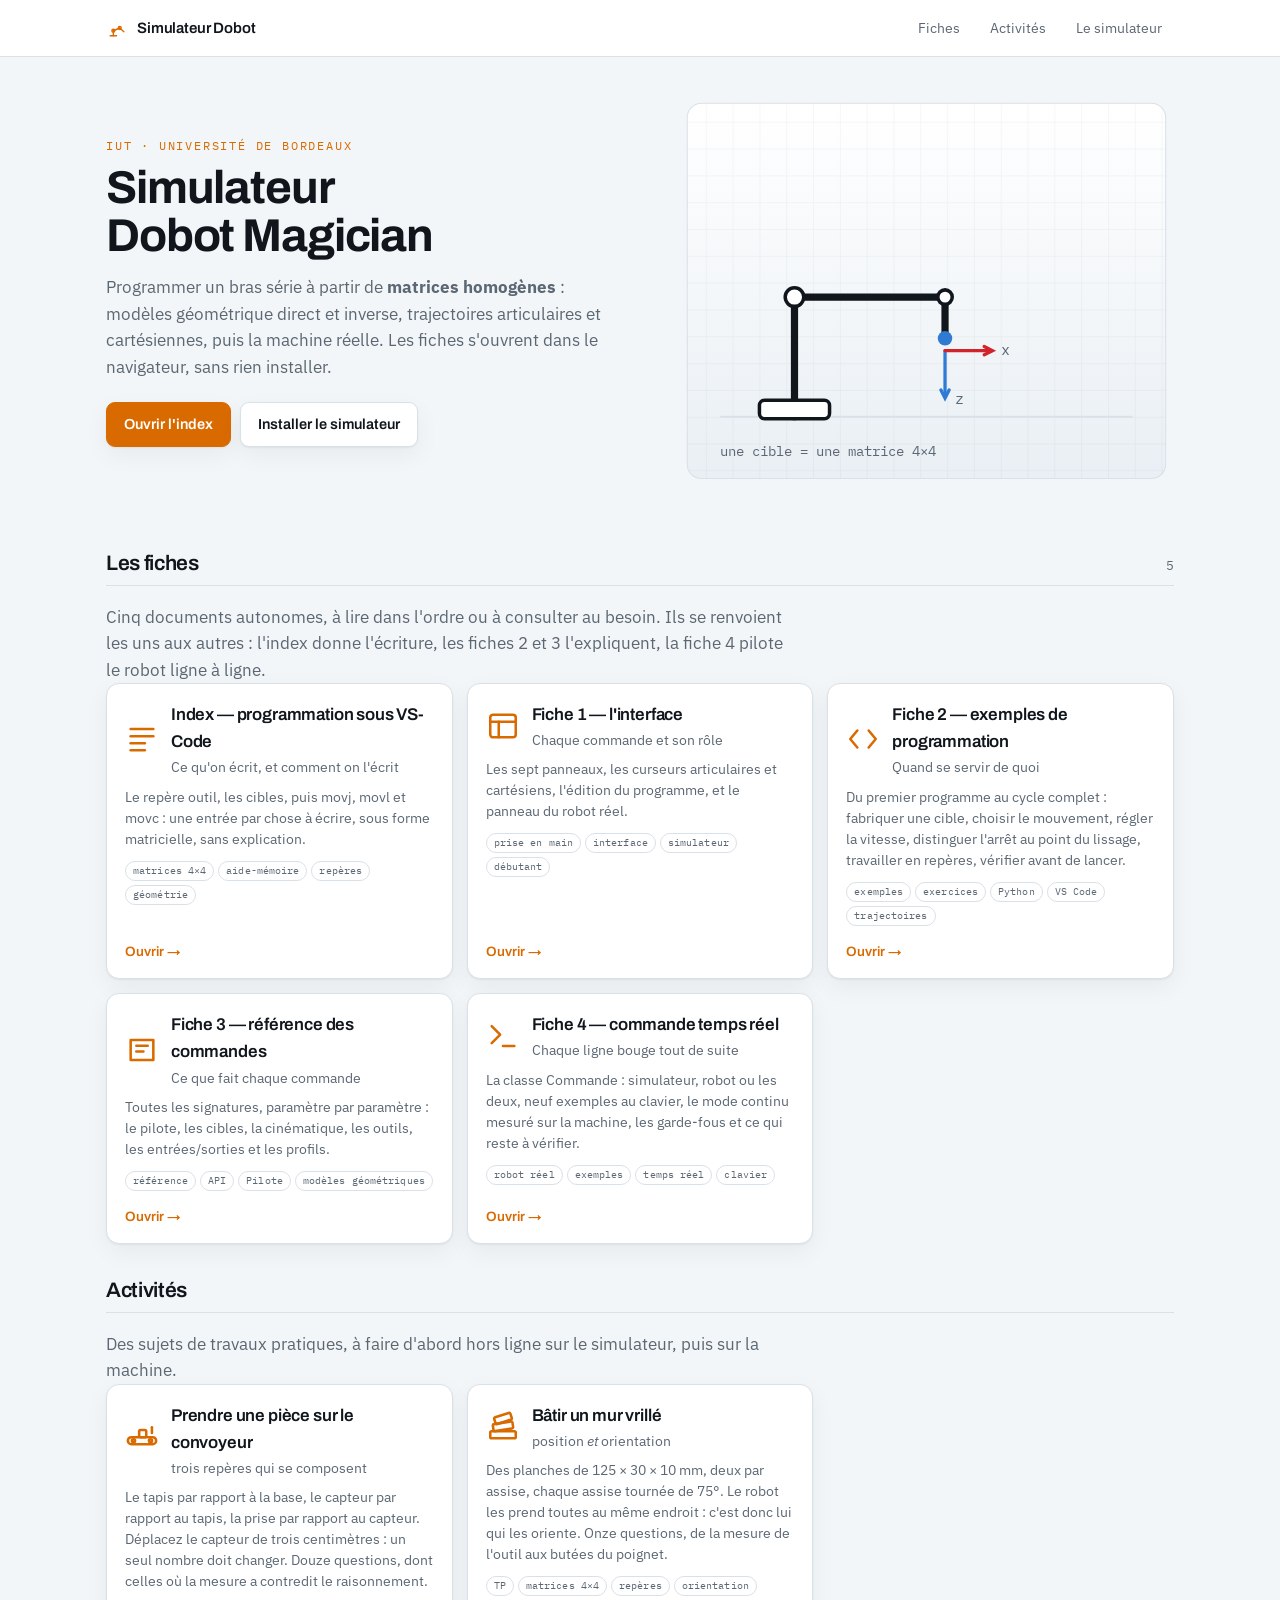
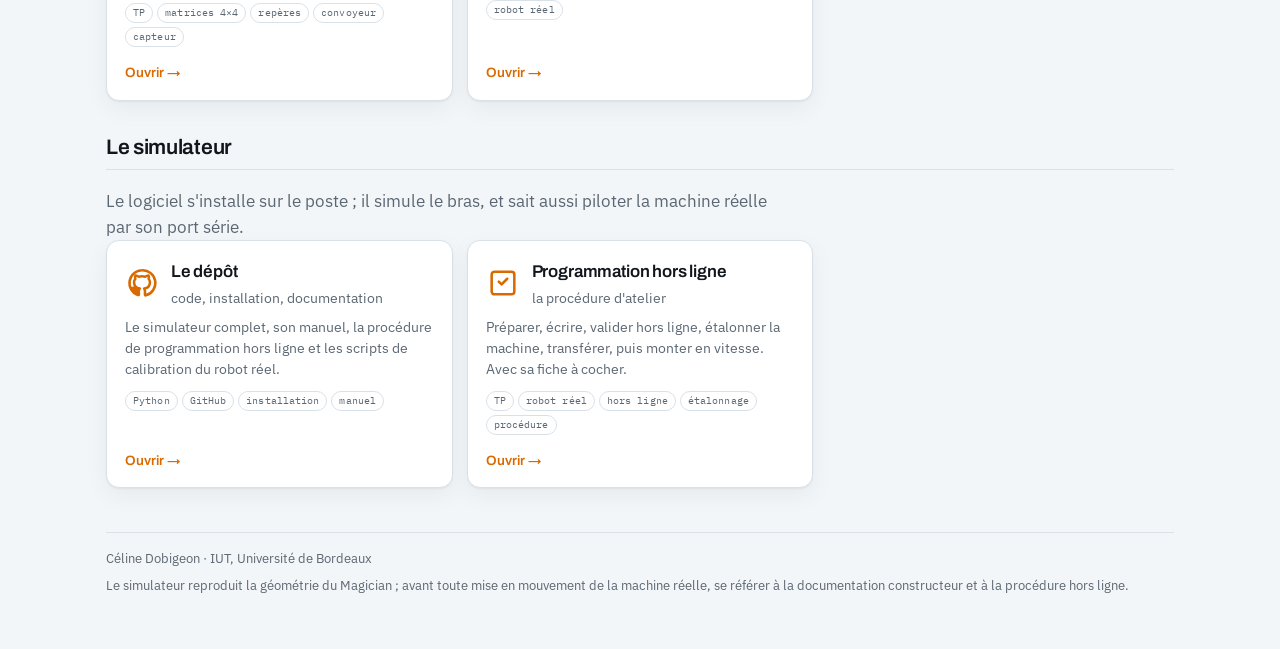
==== cellule/index.html @ e61e591f "La piece suit la bande, puis passe a la ventouse Le chainon manquait : le convoyeur savait transport" ====
﻿<!DOCTYPE html>
<html lang="fr">
<head>
<meta charset="utf-8">
<meta name="viewport" content="width=device-width, initial-scale=1">
<title>Simulateur Dobot Magician &mdash; fiches et ressources</title>
<meta name="description" content="Fiches du simulateur Dobot Magician : interface, programmation sous VS-Code, reference des commandes. IUT, universite de Bordeaux.">
<link rel="icon" href="data:image/svg+xml,%3Csvg xmlns='http://www.w3.org/2000/svg' viewBox='0 0 100 100'%3E%3Ctext y='.9em' font-size='90'%3E%F0%9F%A6%BE%3C/text%3E%3C/svg%3E">
<link rel="preconnect" href="https://fonts.gstatic.com" crossorigin>
<link rel="stylesheet" href="https://fonts.googleapis.com/css2?family=Archivo:wght@500;600;700&family=IBM+Plex+Mono:wght@400;500&family=IBM+Plex+Sans:wght@400;500;600&display=swap">
<link rel="stylesheet" href="assets/site.css">
<style>
/* Les boutons de l'accueil : memes valeurs que sur le site Â« robotique Â»,
   ou ils vivent aussi dans la page et non dans la feuille commune. */
.cta{display:flex;flex-wrap:wrap;gap:9px;margin-top:22px}
.cta a{text-decoration:none;font-family:Archivo,sans-serif;font-weight:600;font-size:14.5px;
  padding:10px 17px;border-radius:9px;border:1px solid var(--line);background:var(--surface);
  color:var(--ink);box-shadow:var(--shadow)}
.cta a.primary{background:var(--accent);border-color:var(--accent);color:#fff}
.cta a:hover{border-color:var(--muted)}
.cta a.primary:hover{filter:brightness(1.06);border-color:var(--accent)}
.cta a:focus-visible{outline:2px solid var(--accent);outline-offset:2px}

/* Le bras de l'accueil, a la posture d'equerre : bras arriere vertical,
   avant-bras horizontal. C'est la reference du recalage, et elle se
   reconnait d'un coup d'oeil. */
.tcp-halo{animation:pulseHalo 2.6s ease-in-out infinite}
@keyframes pulseHalo{0%,100%{opacity:.18;r:7}50%{opacity:.45;r:13}}
</style>
</head>
<body>

<div class="top">
  <div class="in">
    <a class="mark" href="index.html">
      <svg viewBox="0 0 48 48" fill="none" stroke="currentColor" stroke-width="3"
           stroke-linecap="round" stroke-linejoin="round" aria-hidden="true">
        <path d="M9 41h14"/><path d="M16 41V30"/><path d="M16 30 L30 24"/>
        <path d="M30 24 L39 32"/><circle cx="16" cy="30" r="3.2"/>
        <circle cx="30" cy="24" r="3.2"/>
      </svg>
      Simulateur Dobot
    </a>
    <nav>
      <a href="#fiches">Fiches</a>
      <a href="#activites">Activit&eacute;s</a>
      <a href="#simulateur">Le simulateur</a>
    </nav>
  </div>
</div>

<div class="wrap">

  <header class="hero">
    <div>
      <p class="eyebrow">IUT &middot; Universit&eacute; de Bordeaux</p>
      <h1>Simulateur Dobot Magician</h1>
      <p class="lede">Programmer un bras s&eacute;rie &agrave; partir de
        <strong>matrices homog&egrave;nes</strong>&nbsp;: mod&egrave;les g&eacute;om&eacute;trique direct
        et inverse, trajectoires articulaires et cart&eacute;siennes, puis la machine
        r&eacute;elle. Les fiches s'ouvrent dans le navigateur, sans rien installer.</p>
      <div class="cta">
        <a class="primary" href="fiches/fiche_index.html">Ouvrir l'index</a>
        <a href="#simulateur">Installer le simulateur</a>
      </div>
    </div>
    <div class="hero-art">
      <svg viewBox="0 0 480 380" role="img"
           aria-label="Vue de cote du Dobot Magician : socle, bras arriere, avant-bras et outil, avec le triedre de la cible sous la pointe.">
        <defs>
          <pattern id="grille" width="26" height="26" patternUnits="userSpaceOnUse">
            <path d="M26 0H0V26" fill="none" stroke="currentColor" stroke-width="1" opacity=".07"/>
          </pattern>
          <linearGradient id="fond" x1="0" y1="0" x2="0" y2="1">
            <stop offset="0" stop-color="var(--surface)"/>
            <stop offset="1" stop-color="var(--surface-2)"/>
          </linearGradient>
        </defs>
        <rect x="8" y="8" width="464" height="364" rx="14" fill="url(#fond)" stroke="var(--line)"/>
        <rect x="8" y="8" width="464" height="364" rx="14" fill="url(#grille)" stroke="none"/>

        <!-- plan de pose -->
        <line x1="40" y1="312" x2="440" y2="312" stroke="var(--line)" stroke-width="2"/>

        <!-- le bras, pose d'equerre : bras arriere vertical, avant-bras horizontal -->
        <g fill="none" stroke="var(--ink)" stroke-width="7"
           stroke-linecap="round" stroke-linejoin="round">
          <path d="M112 312 L112 196"/>
          <path d="M112 196 L258 196"/>
          <path d="M258 196 L258 236"/>
        </g>
        <rect x="78" y="296" width="68" height="18" rx="5"
              fill="var(--surface)" stroke="var(--ink)" stroke-width="3.4"/>
        <circle cx="112" cy="196" r="9" fill="var(--surface)" stroke="var(--ink)" stroke-width="3.4"/>
        <circle cx="258" cy="196" r="7" fill="var(--surface)" stroke="var(--ink)" stroke-width="3.4"/>
        <circle class="tcp-halo" cx="258" cy="236" r="7" fill="var(--blue)"/>

        <!-- le triedre de la cible : z vers le BAS, direction d'approche -->
        <g stroke-width="3.2" stroke-linecap="round">
          <line x1="258" y1="248" x2="258" y2="292" stroke="var(--blue)"/>
          <path d="M254 286 L258 294 L262 286" fill="none" stroke="var(--blue)"/>
          <line x1="258" y1="248" x2="302" y2="248" stroke="var(--red)"/>
          <path d="M296 244 L304 248 L296 252" fill="none" stroke="var(--red)"/>
        </g>
        <text x="312" y="252" font-family="IBM Plex Mono, monospace" font-size="15"
              fill="var(--muted)">x</text>
        <text x="268" y="300" font-family="IBM Plex Mono, monospace" font-size="15"
              fill="var(--muted)">z</text>
        <text x="40" y="350" font-family="IBM Plex Mono, monospace" font-size="14"
              fill="var(--muted)">une cible = une matrice 4&#215;4</text>
      </svg>
    </div>
  </header>

  <section id="fiches">
    <div class="sec-hd">
      <h2>Les fiches</h2>
      <span class="n">5</span>
    </div>
    <p class="lede" style="max-width:68ch">Cinq documents autonomes, &agrave; lire dans
      l'ordre ou &agrave; consulter au besoin. Ils se renvoient les uns aux autres&nbsp;:
      l'index donne l'&eacute;criture, les fiches&nbsp;2 et&nbsp;3 l'expliquent, la
      fiche&nbsp;4 pilote le robot ligne &agrave; ligne.</p>

    <div class="grid">

      <a class="card" href="fiches/fiche_index.html">
        <div class="hd">
          <span class="ic">
            <svg viewBox="0 0 24 24" fill="none" stroke="currentColor" stroke-width="1.8"
                 stroke-linecap="round" stroke-linejoin="round" aria-hidden="true">
              <path d="M4 5h16"/><path d="M4 10h16"/><path d="M4 15h10"/><path d="M4 20h10"/>
            </svg>
          </span>
          <h3>Index &mdash; programmation sous VS-Code</h3>
          <p class="sub">Ce qu'on &eacute;crit, et comment on l'&eacute;crit</p>
        </div>
        <p>Le rep&egrave;re outil, les cibles, puis movj, movl et movc&nbsp;: une entr&eacute;e
          par chose &agrave; &eacute;crire, sous forme matricielle, sans explication.</p>
        <div class="tags"><span>matrices 4&#215;4</span><span>aide-m&eacute;moire</span><span>rep&egrave;res</span><span>g&eacute;om&eacute;trie</span></div>
        <span class="go">Ouvrir <em>&rarr;</em></span>
      </a>

      <a class="card" href="fiches/fiche_interface.html">
        <div class="hd">
          <span class="ic">
            <svg viewBox="0 0 24 24" fill="none" stroke="currentColor" stroke-width="1.8"
                 stroke-linecap="round" stroke-linejoin="round" aria-hidden="true">
              <rect x="3" y="4" width="18" height="16" rx="2"/><path d="M3 9h18"/><path d="M9 9v11"/>
            </svg>
          </span>
          <h3>Fiche 1 &mdash; l'interface</h3>
          <p class="sub">Chaque commande et son r&ocirc;le</p>
        </div>
        <p>Les sept panneaux, les curseurs articulaires et cart&eacute;siens, l'&eacute;dition
          du programme, et le panneau du robot r&eacute;el.</p>
        <div class="tags"><span>prise en main</span><span>interface</span><span>simulateur</span><span>d&eacute;butant</span></div>
        <span class="go">Ouvrir <em>&rarr;</em></span>
      </a>

      <a class="card" href="fiches/fiche_programmation.html">
        <div class="hd">
          <span class="ic">
            <svg viewBox="0 0 24 24" fill="none" stroke="currentColor" stroke-width="1.8"
                 stroke-linecap="round" stroke-linejoin="round" aria-hidden="true">
              <path d="M8 6 3 12l5 6"/><path d="m16 6 5 6-5 6"/>
            </svg>
          </span>
          <h3>Fiche 2 &mdash; exemples de programmation</h3>
          <p class="sub">Quand se servir de quoi</p>
        </div>
        <p>Du premier programme au cycle complet&nbsp;: fabriquer une cible, choisir
          le mouvement, r&eacute;gler la vitesse, distinguer l'arr&ecirc;t au point du lissage,
          travailler en rep&egrave;res, v&eacute;rifier avant de lancer.</p>
        <div class="tags"><span>exemples</span><span>exercices</span><span>Python</span><span>VS&nbsp;Code</span><span>trajectoires</span></div>
        <span class="go">Ouvrir <em>&rarr;</em></span>
      </a>

      <a class="card" href="fiches/fiche_api.html">
        <div class="hd">
          <span class="ic">
            <svg viewBox="0 0 24 24" fill="none" stroke="currentColor" stroke-width="1.8"
                 stroke-linecap="round" stroke-linejoin="round" aria-hidden="true">
              <path d="M4 5h16v14H4z"/><path d="M8 9h8"/><path d="M8 13h5"/>
            </svg>
          </span>
          <h3>Fiche 3 &mdash; r&eacute;f&eacute;rence des commandes</h3>
          <p class="sub">Ce que fait chaque commande</p>
        </div>
        <p>Toutes les signatures, param&egrave;tre par param&egrave;tre&nbsp;: le pilote, les
          cibles, la cin&eacute;matique, les outils, les entr&eacute;es/sorties et les profils.</p>
        <div class="tags"><span>r&eacute;f&eacute;rence</span><span>API</span><span>Pilote</span><span>mod&egrave;les g&eacute;om&eacute;triques</span></div>
        <span class="go">Ouvrir <em>&rarr;</em></span>
      </a>

      <a class="card" href="fiches/fiche_commande.html">
        <div class="hd">
          <span class="ic">
            <svg viewBox="0 0 24 24" fill="none" stroke="currentColor" stroke-width="1.8"
                 stroke-linecap="round" stroke-linejoin="round" aria-hidden="true">
              <path d="M4 17l6-6-6-6"/><path d="M12 19h8"/>
            </svg>
          </span>
          <h3>Fiche 4 &mdash; commande temps r&eacute;el</h3>
          <p class="sub">Chaque ligne bouge tout de suite</p>
        </div>
        <p>La classe Commande&nbsp;: simulateur, robot ou les deux,
          neuf exemples au clavier, le mode continu mesur&eacute; sur la machine, les
          garde-fous et ce qui reste &agrave; v&eacute;rifier.</p>
        <div class="tags"><span>robot r&eacute;el</span><span>exemples</span><span>temps r&eacute;el</span><span>clavier</span></div>
        <span class="go">Ouvrir <em>&rarr;</em></span>
      </a>

    </div>
  </section>

  <section id="activites">
    <div class="sec-hd">
      <h2>Activit&eacute;s</h2>
    </div>
    <p class="lede" style="max-width:68ch">Des sujets de travaux pratiques, &agrave;
      faire d'abord hors ligne sur le simulateur, puis sur la machine.</p>

    <div class="grid">

      <a class="card" href="https://github.com/celdobigeon/dobot/blob/main/cellule/ACTIVITE_CONVOYEUR.md">
        <div class="hd">
          <span class="ic">
            <svg viewBox="0 0 24 24" fill="none" stroke="currentColor" stroke-width="1.8"
                 stroke-linecap="round" stroke-linejoin="round" aria-hidden="true">
              <rect x="2" y="10" width="20" height="5" rx="2.5"/>
              <circle cx="6" cy="12.5" r="1.1"/><circle cx="18" cy="12.5" r="1.1"/>
              <rect x="10" y="5" width="5" height="5" rx="1"/>
              <path d="M19 3v4"/>
            </svg>
          </span>
          <h3>Prendre une pi&egrave;ce sur le convoyeur</h3>
          <p class="sub">trois rep&egrave;res qui se composent</p>
        </div>
        <p>Le tapis par rapport &agrave; la base, le capteur par rapport au tapis, la
          prise par rapport au capteur. D&eacute;placez le capteur de trois
          centim&egrave;tres&nbsp;: un seul nombre doit changer. Douze questions, dont celles o&ugrave; la mesure a contredit le raisonnement.</p>
        <div class="tags"><span>TP</span><span>matrices 4&#215;4</span>
          <span>rep&egrave;res</span><span>convoyeur</span><span>capteur</span></div>
        <span class="go">Ouvrir <em>&rarr;</em></span>
      </a>

      <a class="card" href="https://github.com/celdobigeon/dobot/blob/main/cellule/ACTIVITE_MUR_KAPLA.md">
        <div class="hd">
          <span class="ic">
            <svg viewBox="0 0 24 24" fill="none" stroke="currentColor" stroke-width="1.8"
                 stroke-linecap="round" stroke-linejoin="round" aria-hidden="true">
              <rect x="3" y="15" width="18" height="5" rx="1"/>
              <rect x="5" y="9" width="14" height="5" rx="1" transform="rotate(-9 12 11.5)"/>
              <rect x="6" y="3.5" width="12" height="5" rx="1" transform="rotate(-18 12 6)"/>
            </svg>
          </span>
          <h3>B&acirc;tir un mur vrill&eacute;</h3>
          <p class="sub">position <em>et</em> orientation</p>
        </div>
        <p>Des planches de 125&nbsp;&#215;&nbsp;30&nbsp;&#215;&nbsp;10&nbsp;mm, deux par
          assise, chaque assise tourn&eacute;e de 75&#176;. Le robot les prend toutes au
          m&ecirc;me endroit&nbsp;: c'est donc lui qui les oriente. Onze questions, de la
          mesure de l'outil aux but&eacute;es du poignet.</p>
        <div class="tags"><span>TP</span><span>matrices 4&#215;4</span>
          <span>rep&egrave;res</span><span>orientation</span><span>robot r&eacute;el</span></div>
        <span class="go">Ouvrir <em>&rarr;</em></span>
      </a>

    </div>
  </section>

  <section id="simulateur">
    <div class="sec-hd">
      <h2>Le simulateur</h2>
    </div>
    <p class="lede" style="max-width:68ch">Le logiciel s'installe sur le poste&nbsp;;
      il simule le bras, et sait aussi piloter la machine r&eacute;elle par son port
      s&eacute;rie.</p>

    <div class="grid">

      <a class="card" href="https://github.com/celdobigeon/dobot">
        <div class="hd">
          <span class="ic">
            <svg viewBox="0 0 24 24" fill="none" stroke="currentColor" stroke-width="1.8"
                 stroke-linecap="round" stroke-linejoin="round" aria-hidden="true">
              <path d="M12 3a9 9 0 0 0-2.8 17.5c.4.1.6-.2.6-.4v-1.6c-2.5.5-3-1.2-3-1.2-.4-1-1-1.3-1-1.3-.8-.6.1-.6.1-.6.9.1 1.4.9 1.4.9.8 1.4 2.1 1 2.6.8.1-.6.3-1 .6-1.2-2-.2-4.1-1-4.1-4.4 0-1 .3-1.8.9-2.4-.1-.3-.4-1.2.1-2.4 0 0 .7-.2 2.4.9a8.4 8.4 0 0 1 4.4 0c1.7-1.1 2.4-.9 2.4-.9.5 1.2.2 2.1.1 2.4.6.6.9 1.4.9 2.4 0 3.4-2.1 4.2-4.1 4.4.3.3.6.9.6 1.8v2.6c0 .2.2.5.6.4A9 9 0 0 0 12 3z"/>
            </svg>
          </span>
          <h3>Le d&eacute;p&ocirc;t</h3>
          <p class="sub">code, installation, documentation</p>
        </div>
        <p>Le simulateur complet, son manuel, la proc&eacute;dure de programmation hors
          ligne et les scripts de calibration du robot r&eacute;el.</p>
        <div class="tags"><span>Python</span><span>GitHub</span><span>installation</span><span>manuel</span></div>
        <span class="go">Ouvrir <em>&rarr;</em></span>
      </a>

      <a class="card" href="https://github.com/celdobigeon/dobot/blob/main/cellule/PROCEDURE_HORS_LIGNE.md">
        <div class="hd">
          <span class="ic">
            <svg viewBox="0 0 24 24" fill="none" stroke="currentColor" stroke-width="1.8"
                 stroke-linecap="round" stroke-linejoin="round" aria-hidden="true">
              <path d="M9 11l2 2 4-4"/><rect x="4" y="4" width="16" height="16" rx="2"/>
            </svg>
          </span>
          <h3>Programmation hors ligne</h3>
          <p class="sub">la proc&eacute;dure d'atelier</p>
        </div>
        <p>Pr&eacute;parer, &eacute;crire, valider hors ligne, &eacute;talonner la machine, transf&eacute;rer,
          puis monter en vitesse. Avec sa fiche &agrave; cocher.</p>
        <div class="tags"><span>TP</span><span>robot r&eacute;el</span><span>hors ligne</span><span>&eacute;talonnage</span><span>proc&eacute;dure</span></div>
        <span class="go">Ouvrir <em>&rarr;</em></span>
      </a>

    </div>
  </section>

  <footer>
    <span>C&eacute;line Dobigeon &middot; IUT, Universit&eacute; de Bordeaux</span>
    <span>Le simulateur reproduit la g&eacute;om&eacute;trie du Magician&nbsp;; avant toute
      mise en mouvement de la machine r&eacute;elle, se r&eacute;f&eacute;rer &agrave; la documentation
      constructeur et &agrave; la proc&eacute;dure hors ligne.</span>
  </footer>

</div>
</body>
</html>
---- cellule/assets/site.css ----
/* ============================================================
   Simulateur Dobot Magician — feuille de style commune du site

   Reprise telle quelle du site « robotique » (celdobigeon.github.io/
   robotique) pour que les trois sites du cours se ressemblent. Toute
   retouche de fond gagne a etre reportee la-bas aussi.
   ============================================================ */
:root{
  --ground:#F3F6F8; --surface:#FFFFFF; --surface-2:#E9EFF4;
  --ink:#10161C; --muted:#5B6773; --line:#D9E1E8;
  --accent:#D96A00; --blue:#2F7BD4; --green:#17A05E; --amber:#C87E00; --red:#D2232A;
  --shadow:0 1px 2px rgba(16,22,28,.05),0 8px 24px rgba(16,22,28,.05);
  --shadow-lift:0 2px 4px rgba(16,22,28,.06),0 14px 34px rgba(16,22,28,.10);
}
@media (prefers-color-scheme:dark){
  :root:not([data-theme="light"]){
    --ground:#0D1218; --surface:#151B22; --surface-2:#1D242D;
    --ink:#E8EDF2; --muted:#94A1AE; --line:#29323C;
    --accent:#FF8C22; --blue:#63A5EF; --green:#33C183; --amber:#F0A93B; --red:#F1564F;
    --shadow:0 1px 2px rgba(0,0,0,.4),0 10px 30px rgba(0,0,0,.35);
    --shadow-lift:0 2px 6px rgba(0,0,0,.45),0 18px 40px rgba(0,0,0,.45);
  }
}
:root[data-theme="dark"]{
  --ground:#0D1218; --surface:#151B22; --surface-2:#1D242D;
  --ink:#E8EDF2; --muted:#94A1AE; --line:#29323C;
  --accent:#FF8C22; --blue:#63A5EF; --green:#33C183; --amber:#F0A93B; --red:#F1564F;
  --shadow:0 1px 2px rgba(0,0,0,.4),0 10px 30px rgba(0,0,0,.35);
  --shadow-lift:0 2px 6px rgba(0,0,0,.45),0 18px 40px rgba(0,0,0,.45);
}

*{box-sizing:border-box}
[hidden]{display:none!important}
html{scroll-behavior:smooth}
body{margin:0;background:var(--ground);color:var(--ink);
  font-family:"IBM Plex Sans",-apple-system,Segoe UI,sans-serif;font-size:15.5px;line-height:1.6;
  -webkit-font-smoothing:antialiased}
a{color:inherit}
.wrap{max-width:1100px;margin:0 auto;padding-inline:16px;padding-block:0 52px}

/* ---------- bandeau supérieur ---------- */
.top{border-bottom:1px solid var(--line);background:var(--surface);
  position:sticky;top:0;z-index:10;backdrop-filter:saturate(1.2) blur(6px)}
.top .in{max-width:1100px;margin:0 auto;padding:11px 16px;display:flex;align-items:center;gap:14px}
.top .mark{display:flex;align-items:center;gap:9px;text-decoration:none;font-family:Archivo,sans-serif;
  font-weight:600;font-size:15px;letter-spacing:-.01em}
.top .mark svg{display:block;width:22px;height:22px;color:var(--accent)}
.top nav{margin-left:auto;display:flex;gap:6px}
.top nav a{text-decoration:none;font-size:14px;color:var(--muted);padding:6px 12px;border-radius:99px}
.top nav a:hover{color:var(--ink);background:var(--surface-2)}
.top nav a.on{color:var(--ink);background:var(--surface-2);font-weight:600}
.top nav a:focus-visible{outline:2px solid var(--accent);outline-offset:2px}

/* ---------- hero ---------- */
.hero{display:grid;grid-template-columns:minmax(0,1.05fr) minmax(0,.95fr);gap:26px;
  align-items:center;padding-block:38px 30px}
@media (max-width:820px){.hero{grid-template-columns:1fr;padding-block:28px 18px}}
.eyebrow{font-family:"IBM Plex Mono",monospace;font-size:12px;letter-spacing:.15em;
  text-transform:uppercase;color:var(--accent);margin:0 0 10px}
h1{font-family:Archivo,sans-serif;font-weight:700;font-size:clamp(30px,5.2vw,46px);line-height:1.04;
  letter-spacing:-.025em;margin:0;text-wrap:balance}
.lede{color:var(--muted);max-width:52ch;margin:14px 0 0;font-size:16.5px}
.hero-art{position:relative}
.hero-art svg{display:block;width:100%;height:auto}

/* ---------- sections ---------- */
section{padding-top:30px;scroll-margin-top:64px}
.sec-hd{display:flex;align-items:baseline;gap:12px;padding-bottom:4px;
  border-bottom:1px solid var(--line);margin-bottom:18px}
.sec-hd h2{font-family:Archivo,sans-serif;font-weight:600;font-size:21px;letter-spacing:-.015em;margin:0}
.sec-hd .n{font-family:"IBM Plex Mono",monospace;font-size:12.5px;color:var(--muted);
  margin-left:auto;white-space:nowrap}
.sec-hd p{margin:0;color:var(--muted);font-size:14px}

/* ---------- cartes ---------- */
.grid{display:grid;grid-template-columns:repeat(auto-fill,minmax(290px,1fr));gap:14px}
.card{position:relative;display:flex;flex-direction:column;gap:9px;text-decoration:none;
  background:var(--surface);border:1px solid var(--line);border-radius:13px;padding:17px 18px 16px;
  box-shadow:var(--shadow);overflow:hidden;
  transition:transform .16s ease,box-shadow .16s ease,border-color .16s ease}
.card::before{content:"";position:absolute;left:0;top:0;bottom:0;width:3px;background:var(--accent);
  opacity:0;transition:opacity .16s ease}
.card:hover{transform:translateY(-2px);box-shadow:var(--shadow-lift);border-color:var(--muted)}
.card:hover::before{opacity:1}
.card:focus-visible{outline:2px solid var(--accent);outline-offset:2px}
/* En-tete de carte : l'icone A COTE du titre, et non au-dessus
   (31/10/2026). Une grille a deux colonnes, l'icone occupant les deux
   lignes du bloc texte -- elle reste ainsi centree sur l'ensemble,
   qu'il y ait un sous-titre ou non. */
.card .hd{display:grid;grid-template-columns:34px 1fr;column-gap:12px;row-gap:2px;
  align-items:center}
.card .hd .ic{grid-column:1;grid-row:1 / span 2;align-self:center}
.card .hd h3,.card .hd .sub{grid-column:2;min-width:0}
.card .ic{width:34px;height:34px;color:var(--accent)}
.card .ic svg{display:block;width:100%;height:100%}
.card h3{font-family:Archivo,sans-serif;font-weight:600;font-size:17px;margin:0;letter-spacing:-.01em}
.card .sub{color:var(--muted);font-size:13.5px;margin:0}
.card p{margin:0;font-size:14px;color:var(--muted);line-height:1.5}
/* Etiquettes : reduites le 31/10/2026 pour qu'une carte puisse en
   porter quatre ou cinq sans que la derniere passe a la ligne toute
   seule. 11,5 px -> 10 px, et les coussins resserres d'autant. */
.card .tags{display:flex;flex-wrap:wrap;gap:4px;margin-top:2px}
.card .tags span{font-size:10px;font-family:"IBM Plex Mono",monospace;color:var(--muted);
  border:1px solid var(--line);border-radius:99px;padding:1px 7px;
  letter-spacing:.01em;white-space:nowrap}
.card .go{margin-top:auto;padding-top:6px;font-size:13.5px;font-weight:600;color:var(--accent);
  font-family:Archivo,sans-serif}
.card .go em{font-style:normal;display:inline-block;transition:transform .16s ease}
.card:hover .go em{transform:translateX(4px)}

/* ---------- état vide ---------- */
.empty{border:1px dashed var(--line);border-radius:13px;padding:26px 22px;text-align:center;
  color:var(--muted);font-size:14.5px;background:var(--surface-2)}
.empty b{display:block;font-family:Archivo,sans-serif;font-weight:600;color:var(--ink);
  font-size:15.5px;margin-bottom:5px}

/* ---------- fil d'Ariane des pages internes ---------- */
.crumb{border-bottom:1px solid var(--line);background:var(--surface);font-size:14px}
.crumb .in{max-width:1180px;margin:0 auto;padding:9px 16px;display:flex;align-items:center;gap:8px;
  color:var(--muted)}
.crumb a{text-decoration:none;color:var(--muted);display:inline-flex;align-items:center;gap:7px}
.crumb a:hover{color:var(--ink)}
.crumb .sep{opacity:.5}
.crumb b{color:var(--ink);font-weight:600}

footer{margin-top:44px;padding-top:16px;border-top:1px solid var(--line);
  color:var(--muted);font-size:13px;display:flex;flex-wrap:wrap;gap:6px 18px}
footer a{color:var(--muted)}

@media (prefers-reduced-motion:reduce){
  *{animation:none!important;transition:none!important}
  html{scroll-behavior:auto}
}
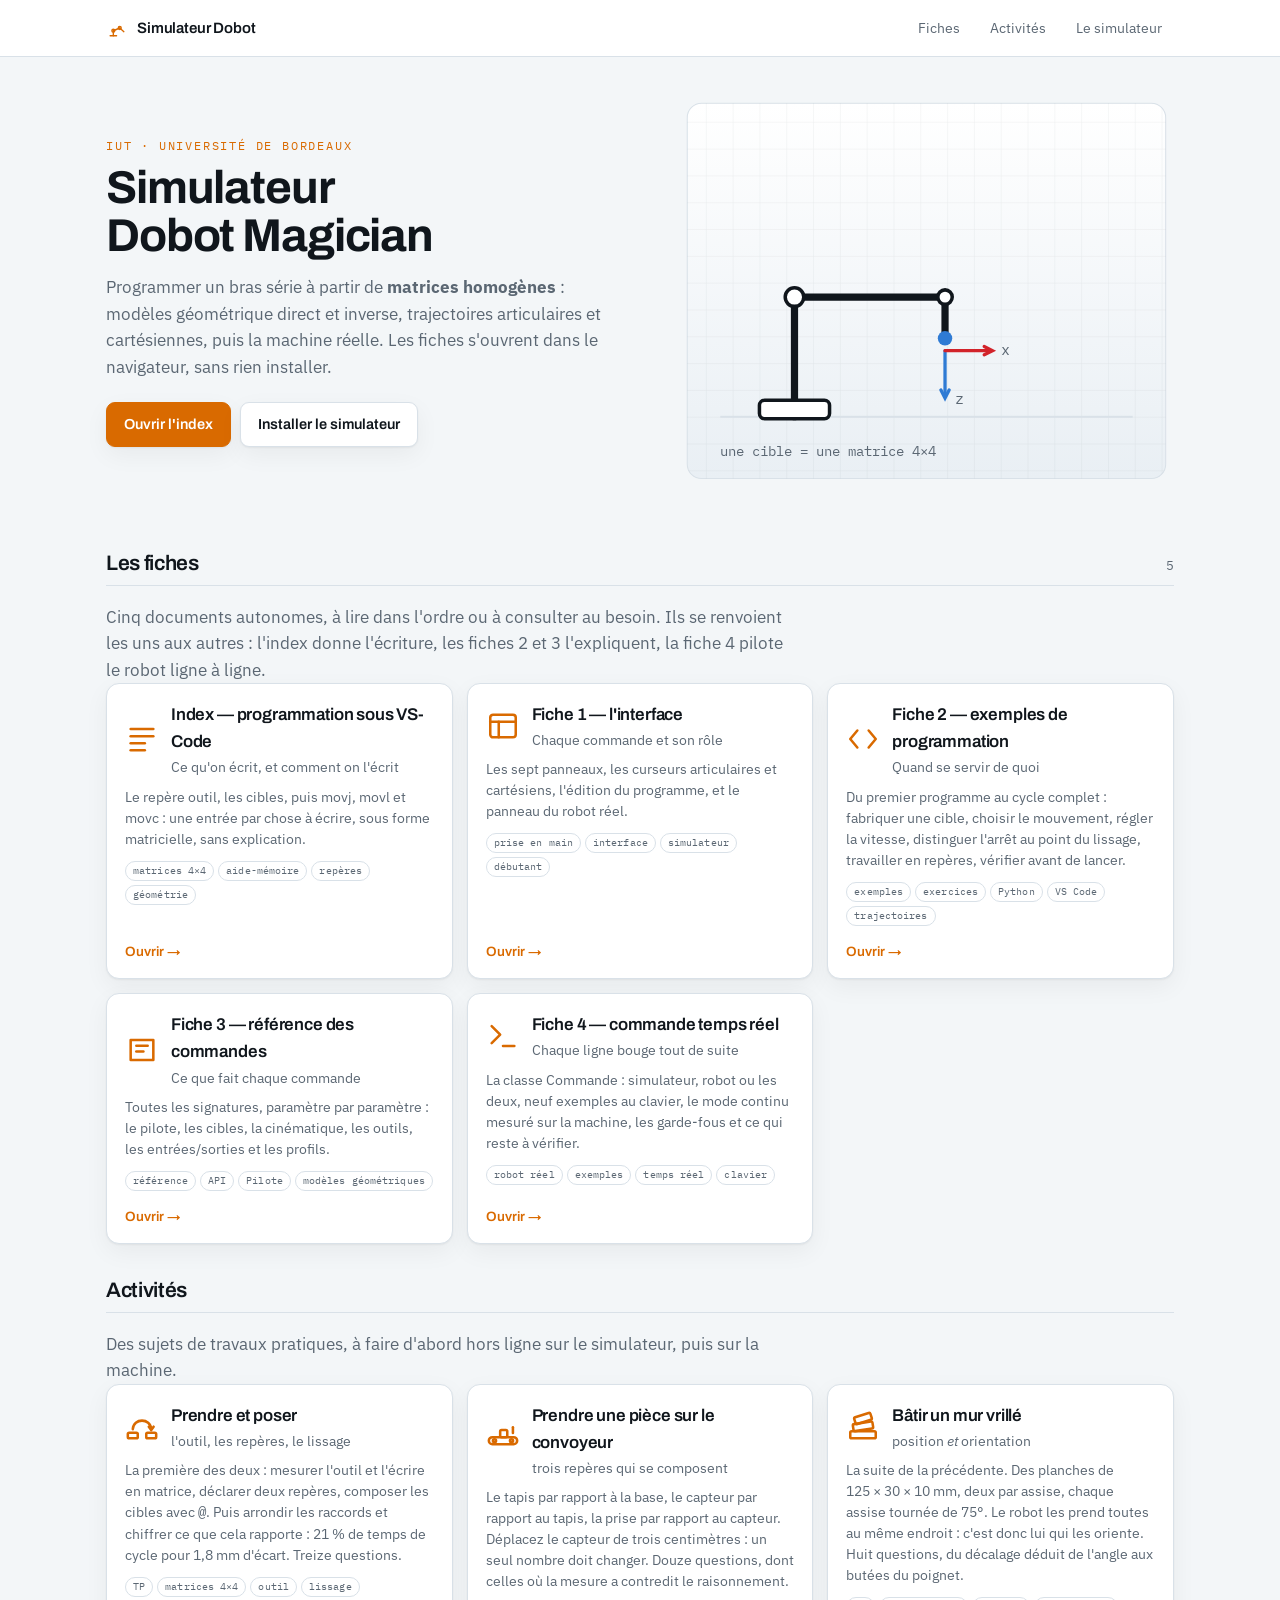
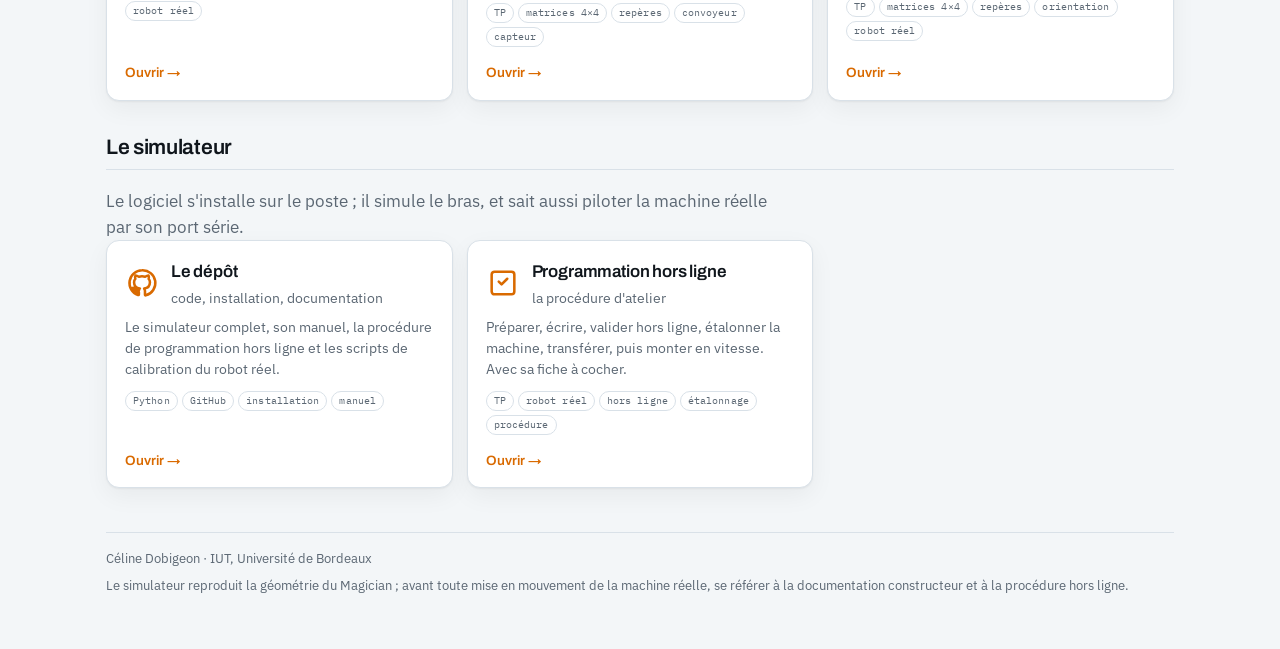
==== commit a5ba2a27: "Une activite pour prendre et poser, une autre pour le mur Le mur de kapla demandait tout a la fois :" ====
--- a/cellule/index.html
+++ b/cellule/index.html
@@ -223,6 +223,29 @@
 
     <div class="grid">
 
+      <a class="card" href="https://github.com/celdobigeon/dobot/blob/main/cellule/ACTIVITE_PICK_AND_PLACE.md">
+        <div class="hd">
+          <span class="ic">
+            <svg viewBox="0 0 24 24" fill="none" stroke="currentColor" stroke-width="1.8"
+                 stroke-linecap="round" stroke-linejoin="round" aria-hidden="true">
+              <rect x="2" y="16" width="7" height="4" rx="1"/>
+              <rect x="15" y="16" width="7" height="4" rx="1"/>
+              <path d="M5.5 13.5C6 5.5 18 5.5 18.5 13.5"/>
+              <path d="M18.5 14.2l-1.7-2.4M18.5 14.2l1.7-2.4"/>
+            </svg>
+          </span>
+          <h3>Prendre et poser</h3>
+          <p class="sub">l'outil, les rep&egrave;res, le lissage</p>
+        </div>
+        <p>La premi&egrave;re des deux&nbsp;: mesurer l'outil et l'&eacute;crire en matrice,
+          d&eacute;clarer deux rep&egrave;res, composer les cibles avec <code>@</code>. Puis
+          arrondir les raccords&nbsp;et chiffrer ce que cela rapporte&nbsp;: 21&nbsp;% de
+          temps de cycle pour 1,8&nbsp;mm d'&eacute;cart. Treize questions.</p>
+        <div class="tags"><span>TP</span><span>matrices 4&#215;4</span>
+          <span>outil</span><span>lissage</span><span>robot r&eacute;el</span></div>
+        <span class="go">Ouvrir <em>&rarr;</em></span>
+      </a>
+
       <a class="card" href="https://github.com/celdobigeon/dobot/blob/main/cellule/ACTIVITE_CONVOYEUR.md">
         <div class="hd">
           <span class="ic">
@@ -258,10 +281,11 @@
           <h3>B&acirc;tir un mur vrill&eacute;</h3>
           <p class="sub">position <em>et</em> orientation</p>
         </div>
-        <p>Des planches de 125&nbsp;&#215;&nbsp;30&nbsp;&#215;&nbsp;10&nbsp;mm, deux par
-          assise, chaque assise tourn&eacute;e de 75&#176;. Le robot les prend toutes au
-          m&ecirc;me endroit&nbsp;: c'est donc lui qui les oriente. Onze questions, de la
-          mesure de l'outil aux but&eacute;es du poignet.</p>
+        <p>La suite de la pr&eacute;c&eacute;dente. Des planches de
+          125&nbsp;&#215;&nbsp;30&nbsp;&#215;&nbsp;10&nbsp;mm, deux par assise, chaque
+          assise tourn&eacute;e de 75&#176;. Le robot les prend toutes au m&ecirc;me
+          endroit&nbsp;: c'est donc lui qui les oriente. Huit questions, du d&eacute;calage
+          d&eacute;duit de l'angle aux but&eacute;es du poignet.</p>
         <div class="tags"><span>TP</span><span>matrices 4&#215;4</span>
           <span>rep&egrave;res</span><span>orientation</span><span>robot r&eacute;el</span></div>
         <span class="go">Ouvrir <em>&rarr;</em></span>
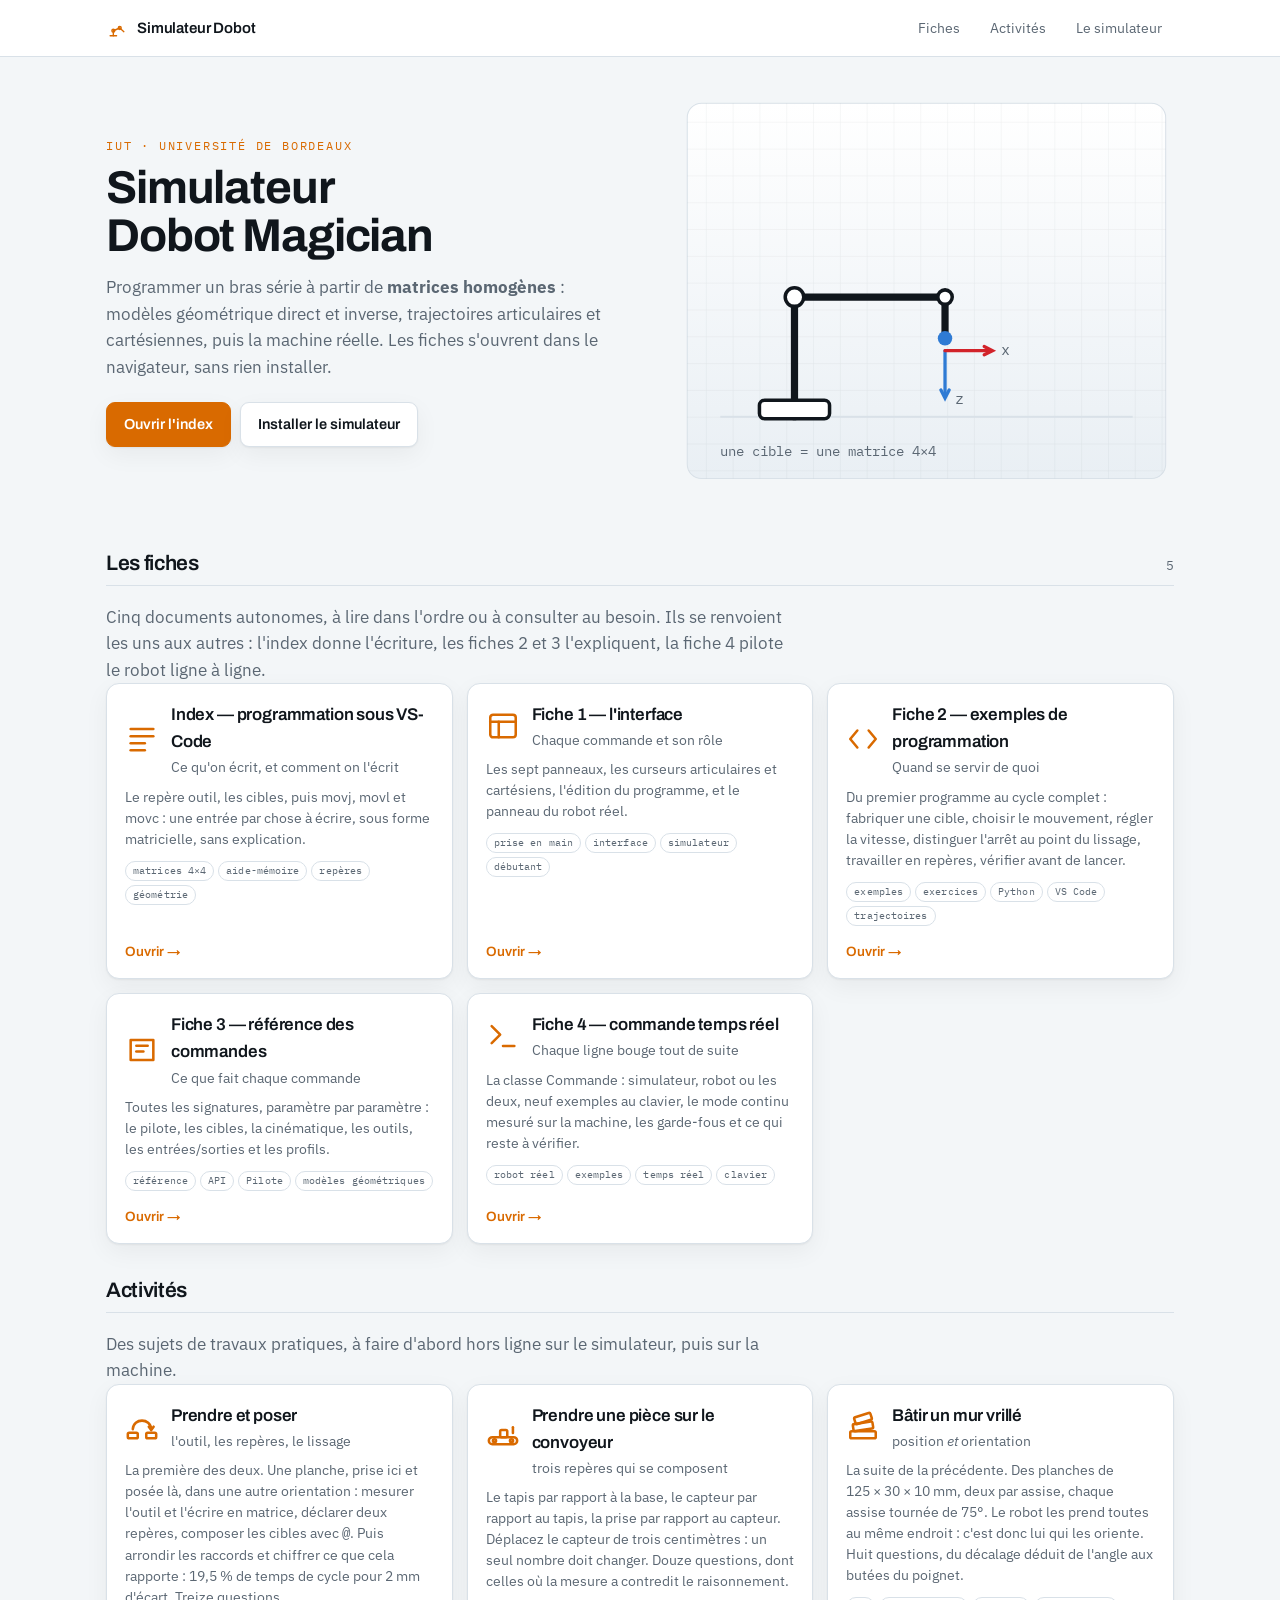
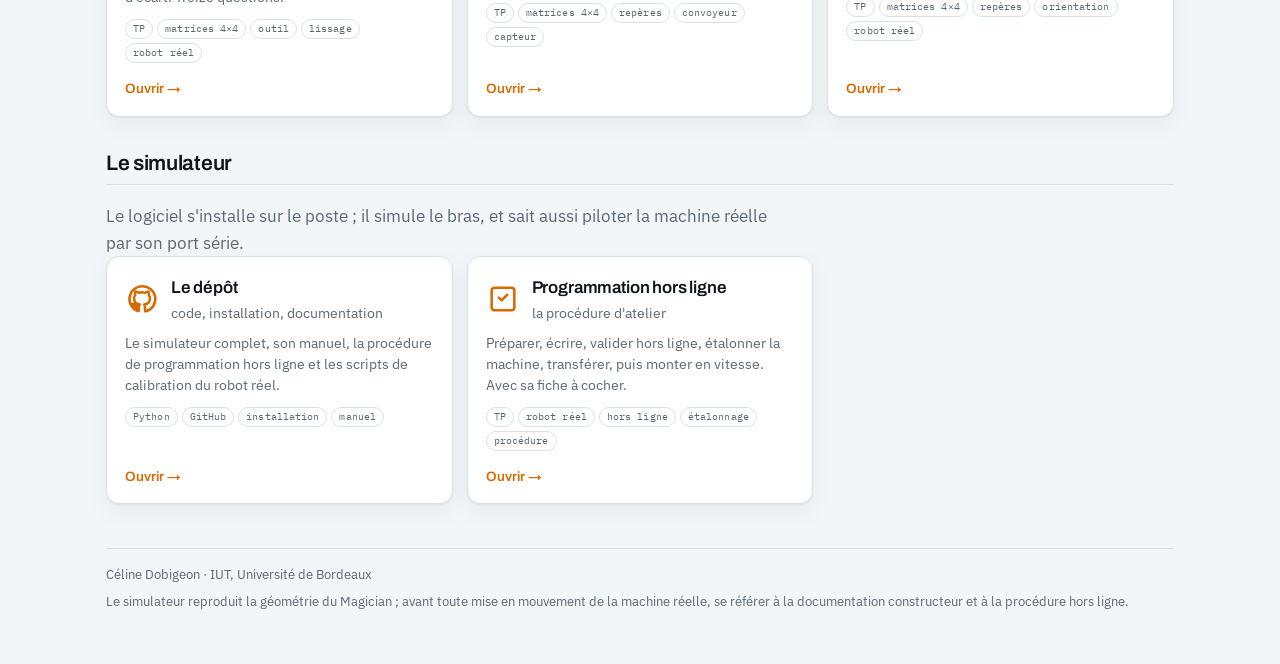
==== commit 8eff7037: "Le pick and place, c'est UNE planche Ce qu'avait demande Celine, et ce que le nom dit : on prend a u" ====
--- a/cellule/index.html
+++ b/cellule/index.html
@@ -237,10 +237,11 @@
           <h3>Prendre et poser</h3>
           <p class="sub">l'outil, les rep&egrave;res, le lissage</p>
         </div>
-        <p>La premi&egrave;re des deux&nbsp;: mesurer l'outil et l'&eacute;crire en matrice,
+        <p>La premi&egrave;re des deux. Une planche, prise ici et pos&eacute;e l&agrave;, dans
+          une autre orientation&nbsp;: mesurer l'outil et l'&eacute;crire en matrice,
           d&eacute;clarer deux rep&egrave;res, composer les cibles avec <code>@</code>. Puis
-          arrondir les raccords&nbsp;et chiffrer ce que cela rapporte&nbsp;: 21&nbsp;% de
-          temps de cycle pour 1,8&nbsp;mm d'&eacute;cart. Treize questions.</p>
+          arrondir les raccords et chiffrer ce que cela rapporte&nbsp;: 19,5&nbsp;% de
+          temps de cycle pour 2&nbsp;mm d'&eacute;cart. Treize questions.</p>
         <div class="tags"><span>TP</span><span>matrices 4&#215;4</span>
           <span>outil</span><span>lissage</span><span>robot r&eacute;el</span></div>
         <span class="go">Ouvrir <em>&rarr;</em></span>
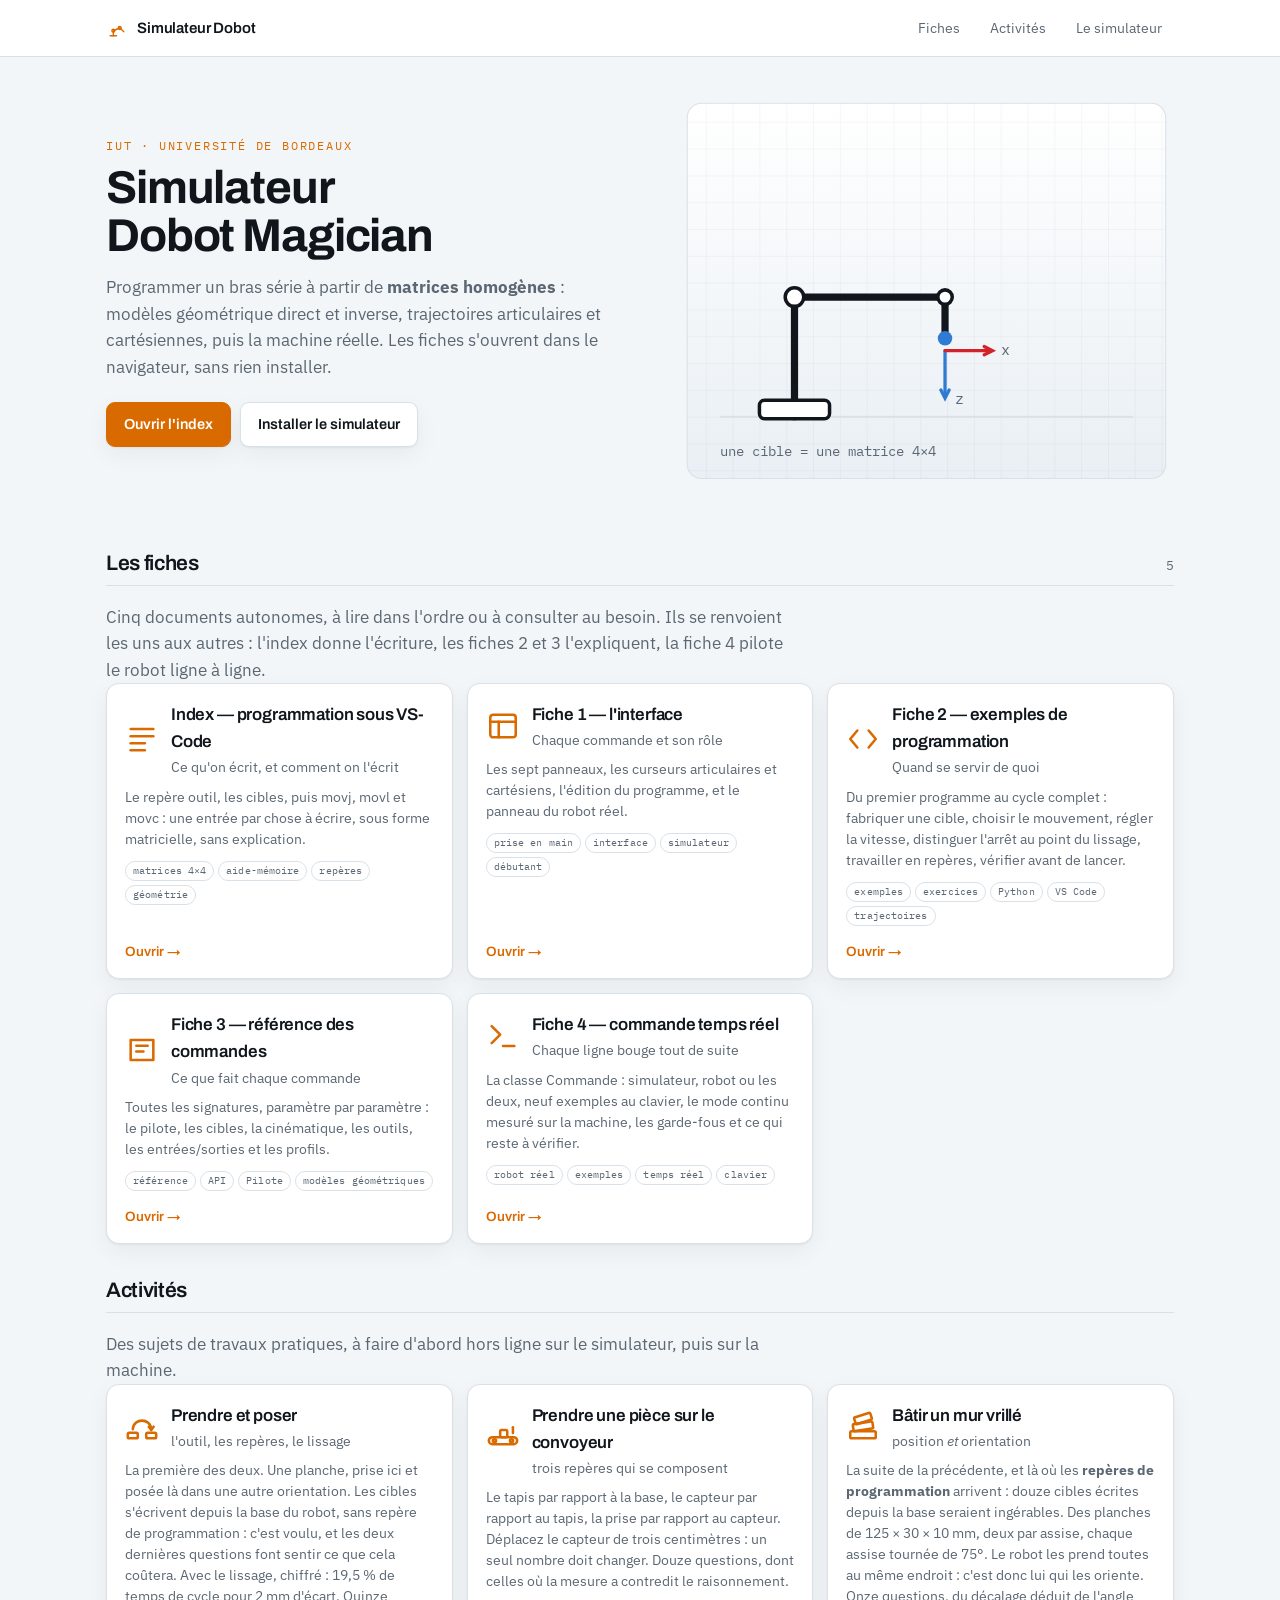
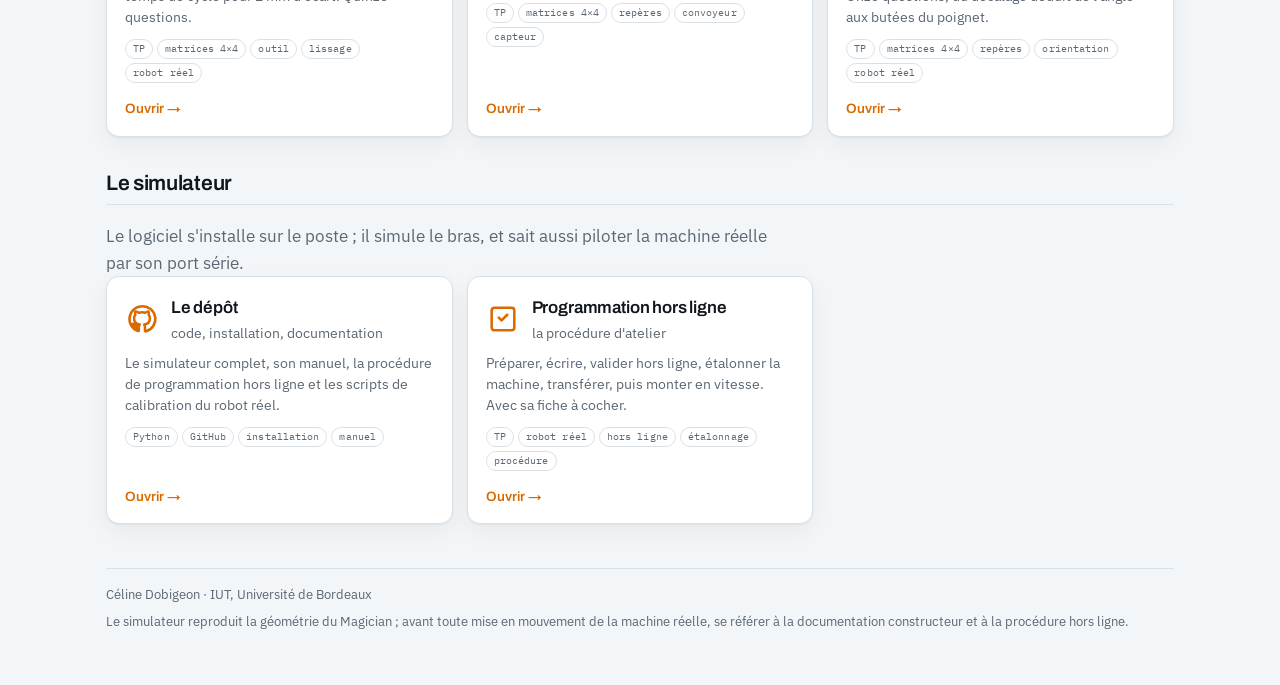
==== commit 151a14e9: "Les reperes arrivent au mur, et pas avant Celine : "dans le pick and place il n'y a pas encore la no" ====
--- a/cellule/index.html
+++ b/cellule/index.html
@@ -237,11 +237,12 @@
           <h3>Prendre et poser</h3>
           <p class="sub">l'outil, les rep&egrave;res, le lissage</p>
         </div>
-        <p>La premi&egrave;re des deux. Une planche, prise ici et pos&eacute;e l&agrave;, dans
-          une autre orientation&nbsp;: mesurer l'outil et l'&eacute;crire en matrice,
-          d&eacute;clarer deux rep&egrave;res, composer les cibles avec <code>@</code>. Puis
-          arrondir les raccords et chiffrer ce que cela rapporte&nbsp;: 19,5&nbsp;% de
-          temps de cycle pour 2&nbsp;mm d'&eacute;cart. Treize questions.</p>
+        <p>La premi&egrave;re des deux. Une planche, prise ici et pos&eacute;e l&agrave; dans
+          une autre orientation. Les cibles s'&eacute;crivent depuis la base du robot,
+          sans rep&egrave;re de programmation&nbsp;: c'est voulu, et les deux
+          derni&egrave;res questions font sentir ce que cela co&ucirc;tera. Avec le
+          lissage, chiffr&eacute;&nbsp;: 19,5&nbsp;% de temps de cycle pour 2&nbsp;mm
+          d'&eacute;cart. Quinze questions.</p>
         <div class="tags"><span>TP</span><span>matrices 4&#215;4</span>
           <span>outil</span><span>lissage</span><span>robot r&eacute;el</span></div>
         <span class="go">Ouvrir <em>&rarr;</em></span>
@@ -282,11 +283,13 @@
           <h3>B&acirc;tir un mur vrill&eacute;</h3>
           <p class="sub">position <em>et</em> orientation</p>
         </div>
-        <p>La suite de la pr&eacute;c&eacute;dente. Des planches de
+        <p>La suite de la pr&eacute;c&eacute;dente, et l&agrave; o&ugrave; les <strong>rep&egrave;res de
+          programmation</strong> arrivent&nbsp;: douze cibles &eacute;crites depuis la base
+          seraient ing&eacute;rables. Des planches de
           125&nbsp;&#215;&nbsp;30&nbsp;&#215;&nbsp;10&nbsp;mm, deux par assise, chaque
           assise tourn&eacute;e de 75&#176;. Le robot les prend toutes au m&ecirc;me
-          endroit&nbsp;: c'est donc lui qui les oriente. Huit questions, du d&eacute;calage
-          d&eacute;duit de l'angle aux but&eacute;es du poignet.</p>
+          endroit&nbsp;: c'est donc lui qui les oriente. Onze questions, du
+          d&eacute;calage d&eacute;duit de l'angle aux but&eacute;es du poignet.</p>
         <div class="tags"><span>TP</span><span>matrices 4&#215;4</span>
           <span>rep&egrave;res</span><span>orientation</span><span>robot r&eacute;el</span></div>
         <span class="go">Ouvrir <em>&rarr;</em></span>
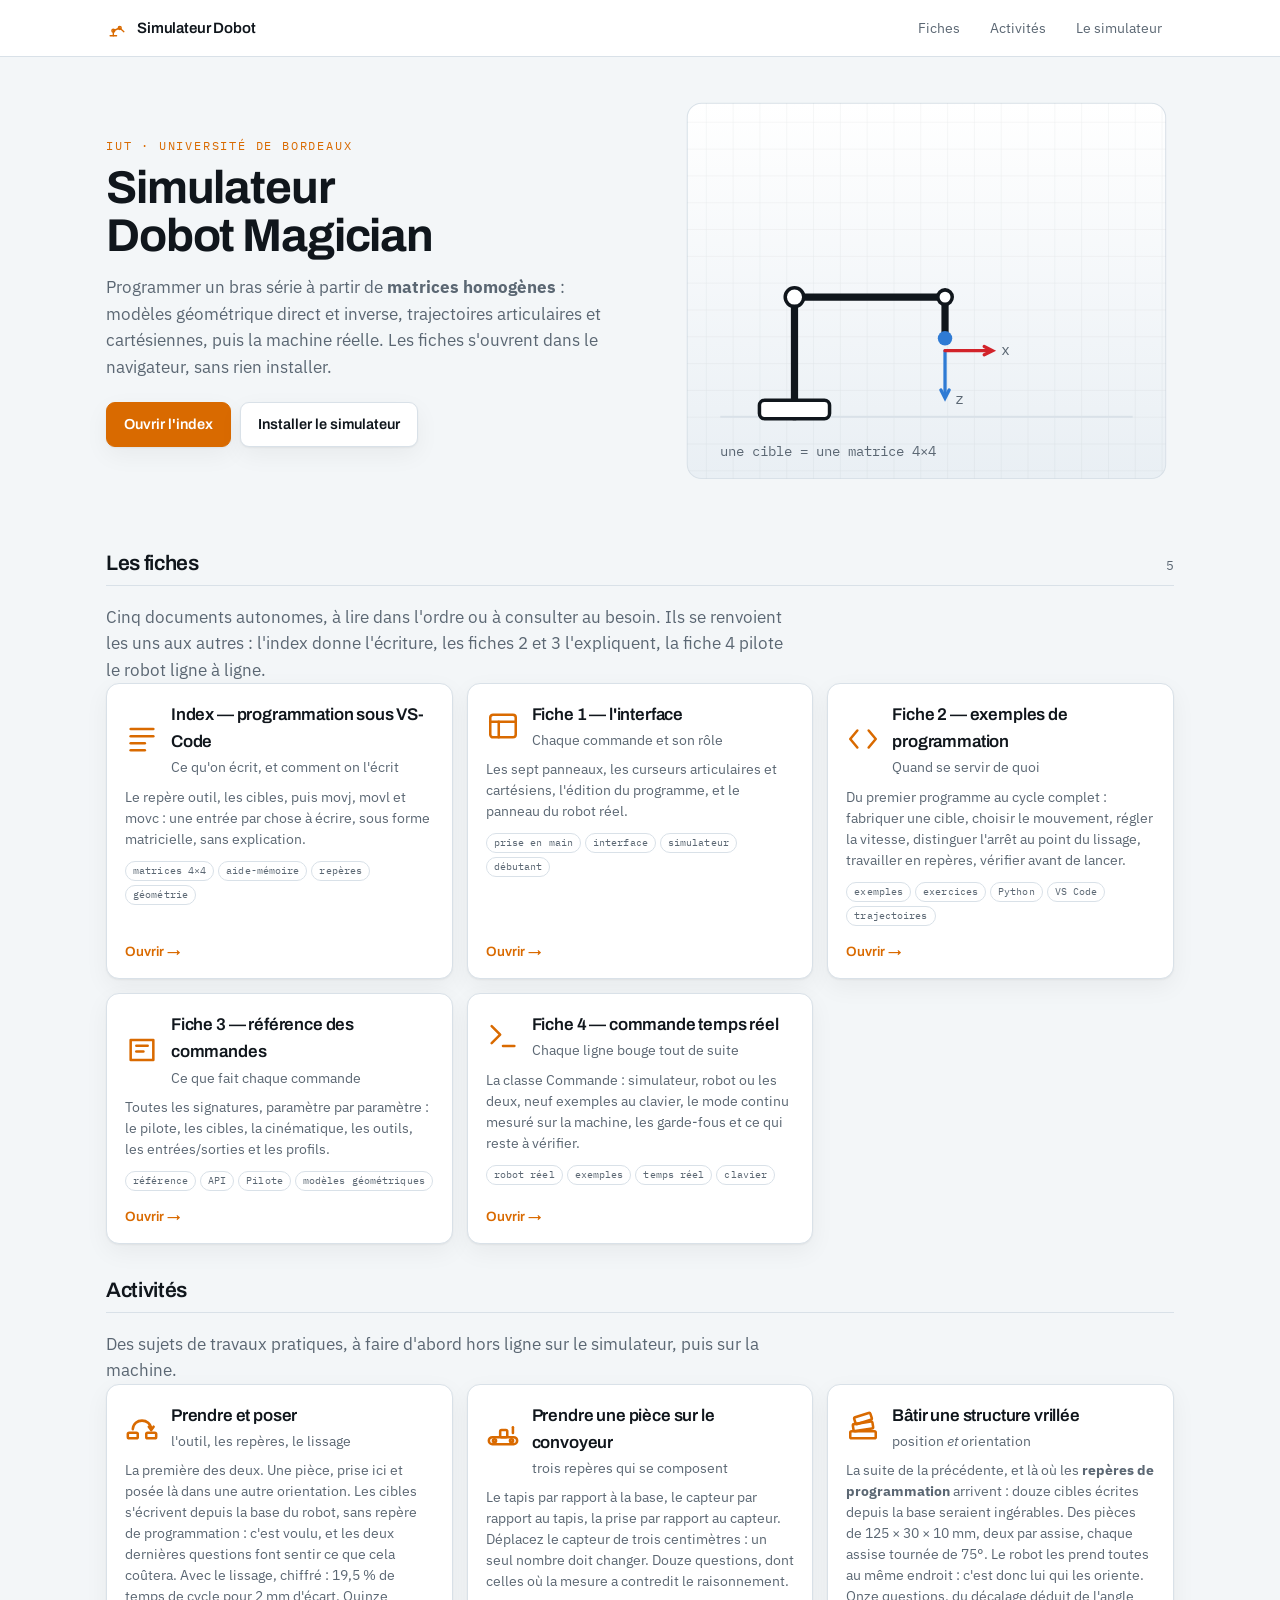
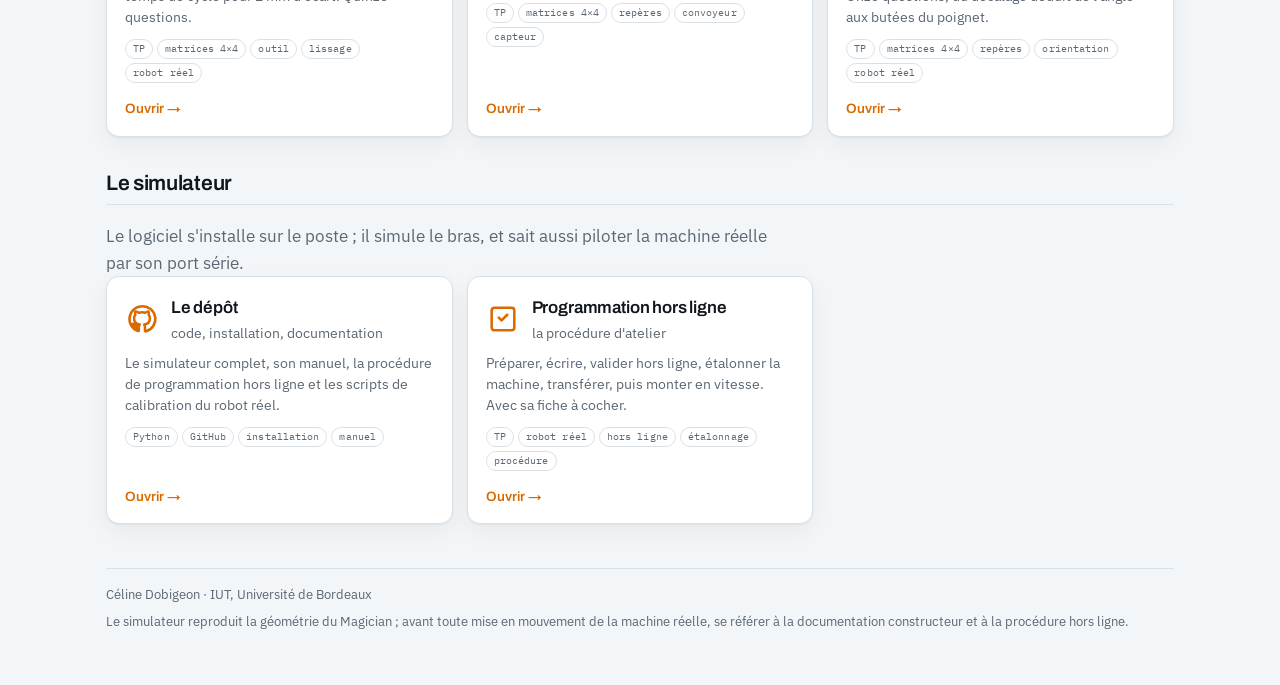
==== commit 78bd0977: "Des pieces, une structure, et des matrices entieres Le vocabulaire d'abord, partout -- enonces, corr" ====
--- a/cellule/index.html
+++ b/cellule/index.html
@@ -237,7 +237,7 @@
           <h3>Prendre et poser</h3>
           <p class="sub">l'outil, les rep&egrave;res, le lissage</p>
         </div>
-        <p>La premi&egrave;re des deux. Une planche, prise ici et pos&eacute;e l&agrave; dans
+        <p>La premi&egrave;re des deux. Une pièce, prise ici et pos&eacute;e l&agrave; dans
           une autre orientation. Les cibles s'&eacute;crivent depuis la base du robot,
           sans rep&egrave;re de programmation&nbsp;: c'est voulu, et les deux
           derni&egrave;res questions font sentir ce que cela co&ucirc;tera. Avec le
@@ -270,7 +270,7 @@
         <span class="go">Ouvrir <em>&rarr;</em></span>
       </a>
 
-      <a class="card" href="https://github.com/celdobigeon/dobot/blob/main/cellule/ACTIVITE_MUR_KAPLA.md">
+      <a class="card" href="https://github.com/celdobigeon/dobot/blob/main/cellule/ACTIVITE_STRUCTURE_KAPLA.md">
         <div class="hd">
           <span class="ic">
             <svg viewBox="0 0 24 24" fill="none" stroke="currentColor" stroke-width="1.8"
@@ -280,12 +280,12 @@
               <rect x="6" y="3.5" width="12" height="5" rx="1" transform="rotate(-18 12 6)"/>
             </svg>
           </span>
-          <h3>B&acirc;tir un mur vrill&eacute;</h3>
+          <h3>B&acirc;tir une structure vrill&eacute;e</h3>
           <p class="sub">position <em>et</em> orientation</p>
         </div>
         <p>La suite de la pr&eacute;c&eacute;dente, et l&agrave; o&ugrave; les <strong>rep&egrave;res de
           programmation</strong> arrivent&nbsp;: douze cibles &eacute;crites depuis la base
-          seraient ing&eacute;rables. Des planches de
+          seraient ing&eacute;rables. Des pièces de
           125&nbsp;&#215;&nbsp;30&nbsp;&#215;&nbsp;10&nbsp;mm, deux par assise, chaque
           assise tourn&eacute;e de 75&#176;. Le robot les prend toutes au m&ecirc;me
           endroit&nbsp;: c'est donc lui qui les oriente. Onze questions, du
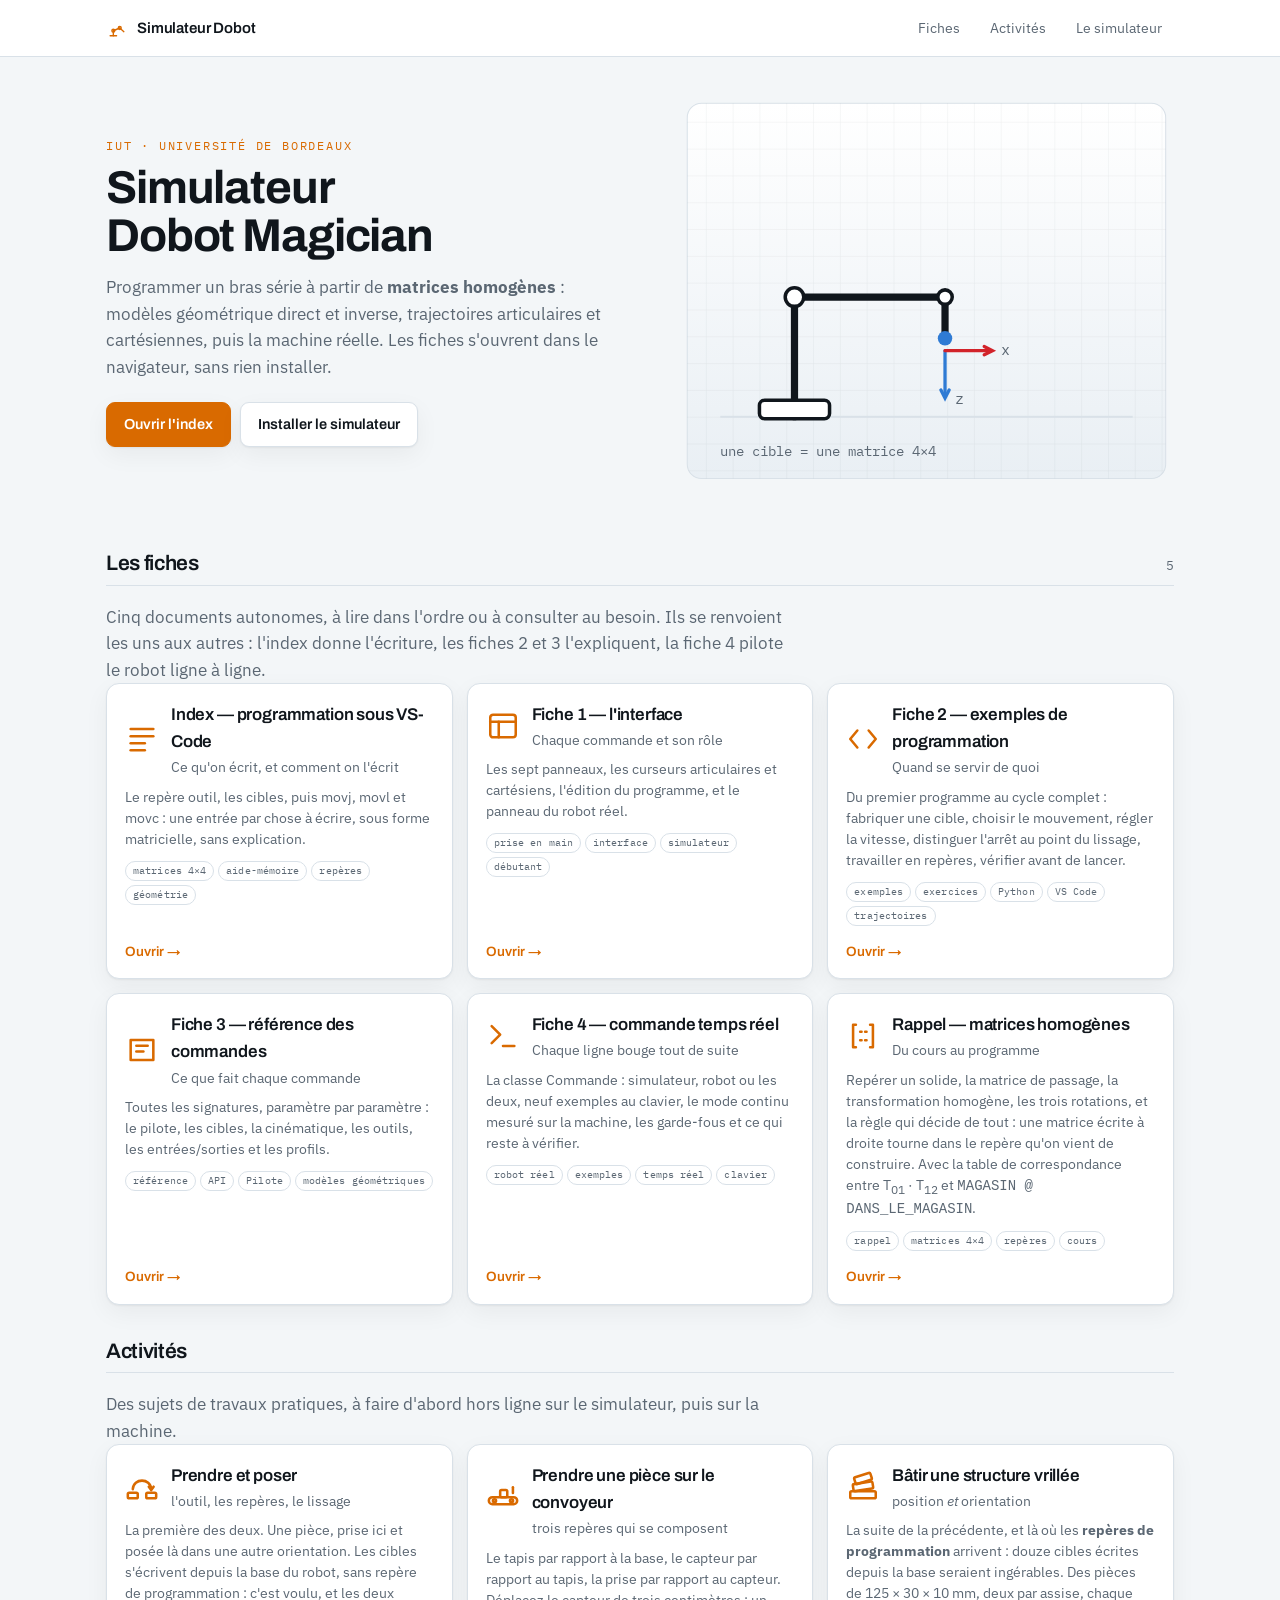
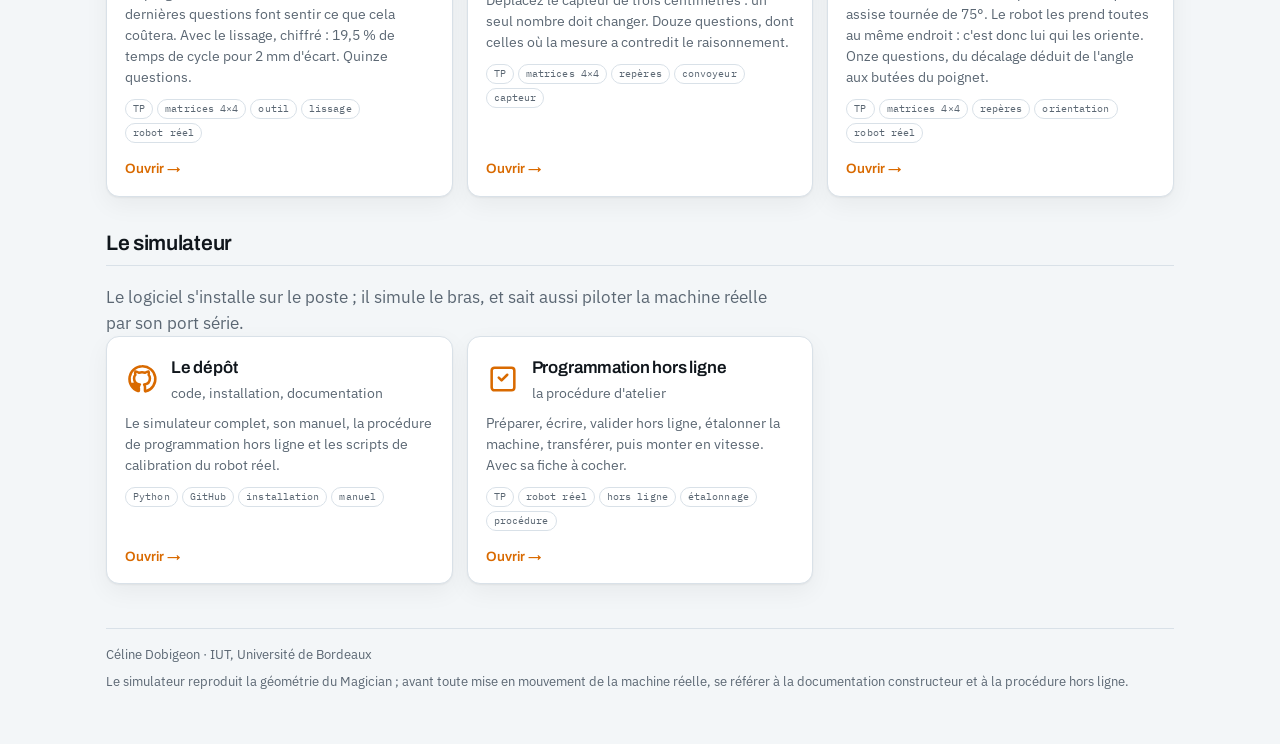
==== commit f236dfb6: "Deux orientations de depose, et une fiche sur les matrices DEUX DEPOSES, comme demande. La meme piec" ====
--- a/cellule/index.html
+++ b/cellule/index.html
@@ -211,6 +211,29 @@
         <span class="go">Ouvrir <em>&rarr;</em></span>
       </a>
 
+      <a class="card" href="fiches/fiche_matrices.html">
+        <div class="hd">
+          <span class="ic">
+            <svg viewBox="0 0 24 24" fill="none" stroke="currentColor" stroke-width="1.8"
+                 stroke-linecap="round" stroke-linejoin="round" aria-hidden="true">
+              <path d="M7 4H5v16h2"/><path d="M17 4h2v16h-2"/>
+              <path d="M10 9h1M13.5 9h1M10 15h1M13.5 15h1"/>
+            </svg>
+          </span>
+          <h3>Rappel &mdash; matrices homog&egrave;nes</h3>
+          <p class="sub">Du cours au programme</p>
+        </div>
+        <p>Rep&eacute;rer un solide, la matrice de passage, la transformation
+          homog&egrave;ne, les trois rotations, et la r&egrave;gle qui d&eacute;cide de tout&nbsp;:
+          une matrice &eacute;crite &agrave; droite tourne dans le rep&egrave;re qu'on vient de
+          construire. Avec la table de correspondance entre
+          T<sub>01</sub>&nbsp;&middot;&nbsp;T<sub>12</sub> et
+          <code>MAGASIN @ DANS_LE_MAGASIN</code>.</p>
+        <div class="tags"><span>rappel</span><span>matrices 4&#215;4</span>
+          <span>rep&egrave;res</span><span>cours</span></div>
+        <span class="go">Ouvrir <em>&rarr;</em></span>
+      </a>
+
     </div>
   </section>
 
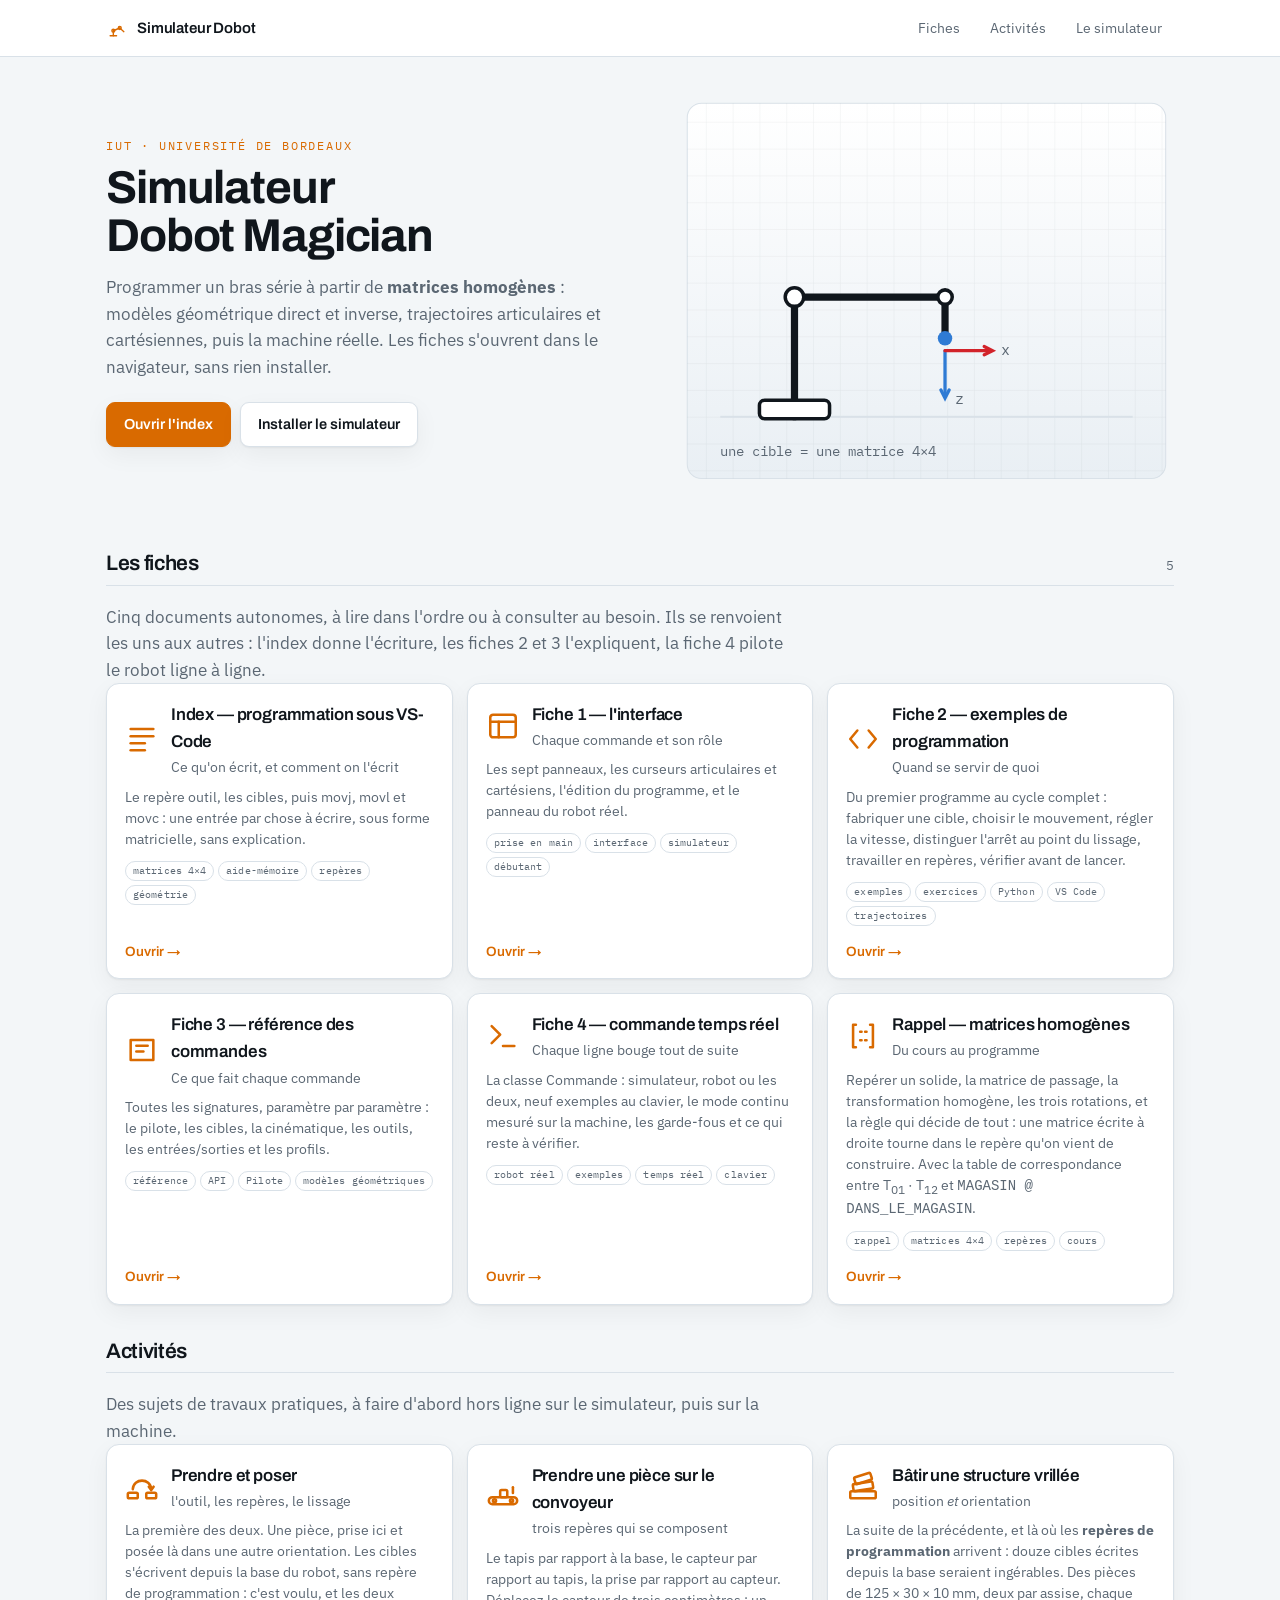
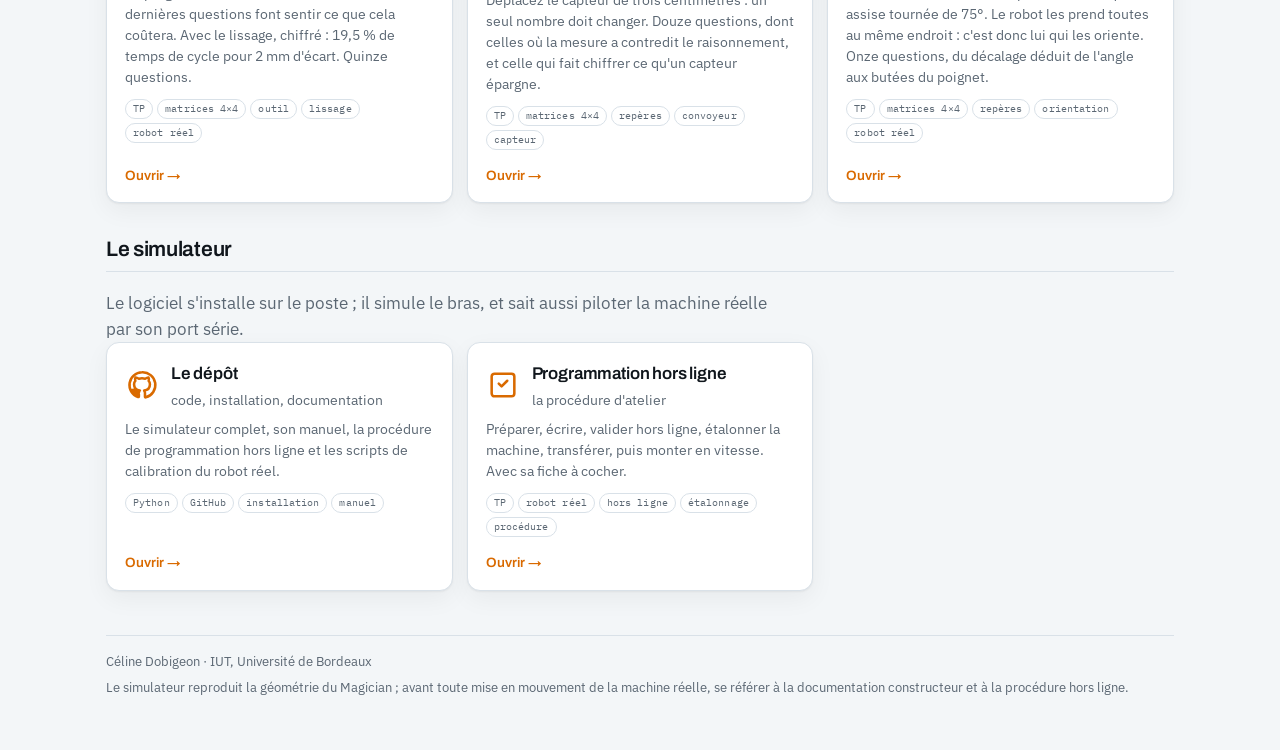
==== commit 1ca2357f: "La capture du convoyeur, dans l'enonce Le schema calcule montre la chaine de reperes ; celle-ci mont" ====
--- a/cellule/index.html
+++ b/cellule/index.html
@@ -287,7 +287,9 @@
         </div>
         <p>Le tapis par rapport &agrave; la base, le capteur par rapport au tapis, la
           prise par rapport au capteur. D&eacute;placez le capteur de trois
-          centim&egrave;tres&nbsp;: un seul nombre doit changer. Douze questions, dont celles o&ugrave; la mesure a contredit le raisonnement.</p>
+          centim&egrave;tres&nbsp;: un seul nombre doit changer. Douze questions, dont
+          celles o&ugrave; la mesure a contredit le raisonnement, et celle qui fait
+          chiffrer ce qu'un capteur &eacute;pargne.</p>
         <div class="tags"><span>TP</span><span>matrices 4&#215;4</span>
           <span>rep&egrave;res</span><span>convoyeur</span><span>capteur</span></div>
         <span class="go">Ouvrir <em>&rarr;</em></span>
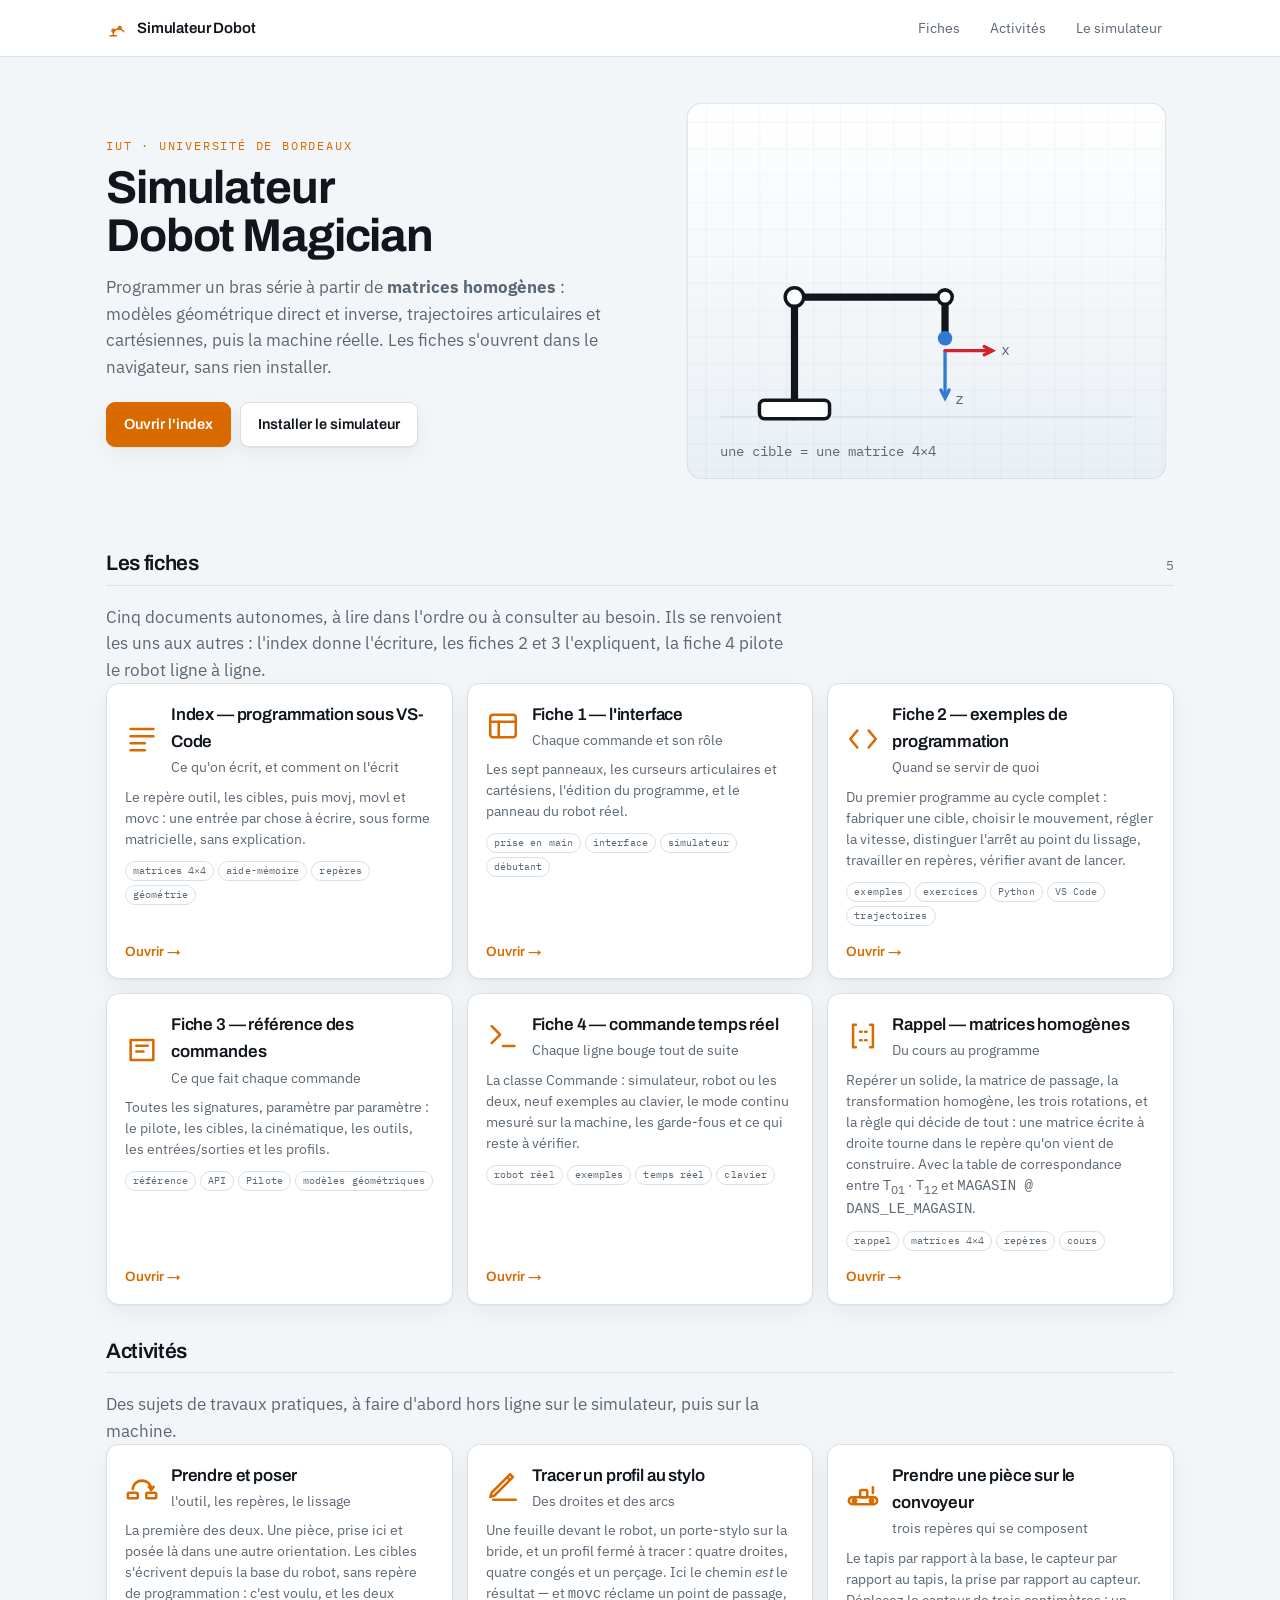
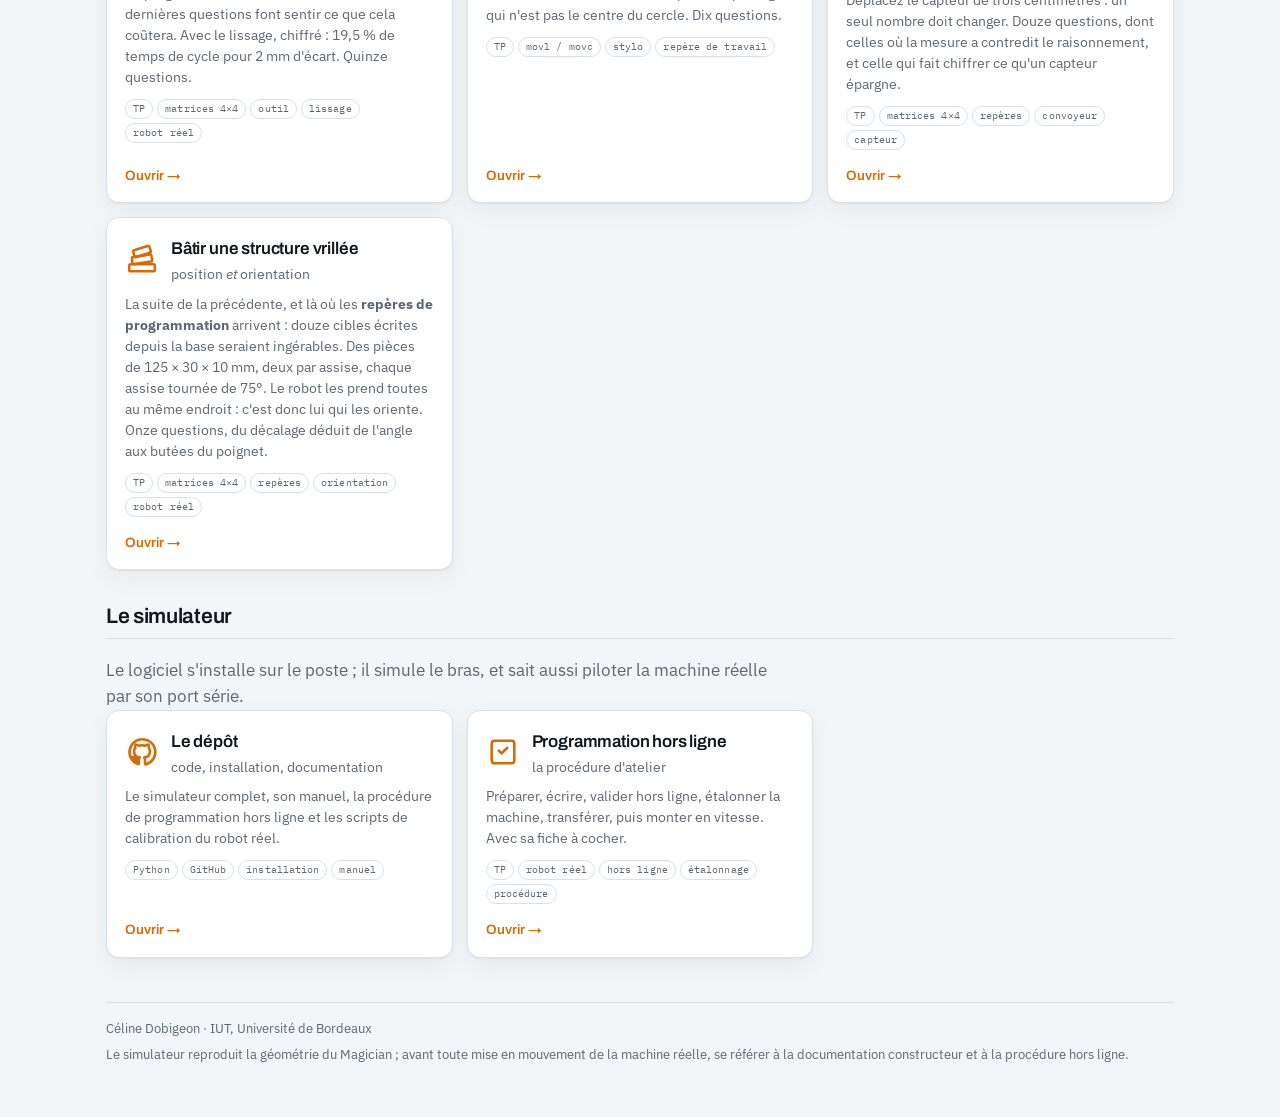
==== commit cbce69c6: "Une activite pour tracer un profil au stylo Sur le modele du pick and place : droites et arcs, porte" ====
--- a/cellule/index.html
+++ b/cellule/index.html
@@ -271,6 +271,29 @@
         <span class="go">Ouvrir <em>&rarr;</em></span>
       </a>
 
+      <a class="card" href="https://github.com/celdobigeon/dobot/blob/main/cellule/ACTIVITE_PROFIL_STYLO.md">
+        <div class="hd">
+          <span class="ic">
+            <svg viewBox="0 0 24 24" fill="none" stroke="currentColor" stroke-width="1.8"
+                 stroke-linecap="round" stroke-linejoin="round" aria-hidden="true">
+              <path d="M3 19l3-1 11-11-2-2L4 16l-1 3z"/>
+              <path d="M15 5l2-2 2 2-2 2"/>
+              <path d="M5 21h16"/>
+            </svg>
+          </span>
+          <h3>Tracer un profil au stylo</h3>
+          <p class="sub">Des droites et des arcs</p>
+        </div>
+        <p>Une feuille devant le robot, un porte-stylo sur la bride, et un
+          profil ferm&eacute; &agrave; tracer&nbsp;: quatre droites, quatre cong&eacute;s et un
+          per&ccedil;age. Ici le chemin <em>est</em> le r&eacute;sultat &mdash; et
+          <code>movc</code> r&eacute;clame un point de passage, qui n'est pas le centre
+          du cercle. Dix questions.</p>
+        <div class="tags"><span>TP</span><span>movl / movc</span>
+          <span>stylo</span><span>rep&egrave;re de travail</span></div>
+        <span class="go">Ouvrir <em>&rarr;</em></span>
+      </a>
+
       <a class="card" href="https://github.com/celdobigeon/dobot/blob/main/cellule/ACTIVITE_CONVOYEUR.md">
         <div class="hd">
           <span class="ic">
